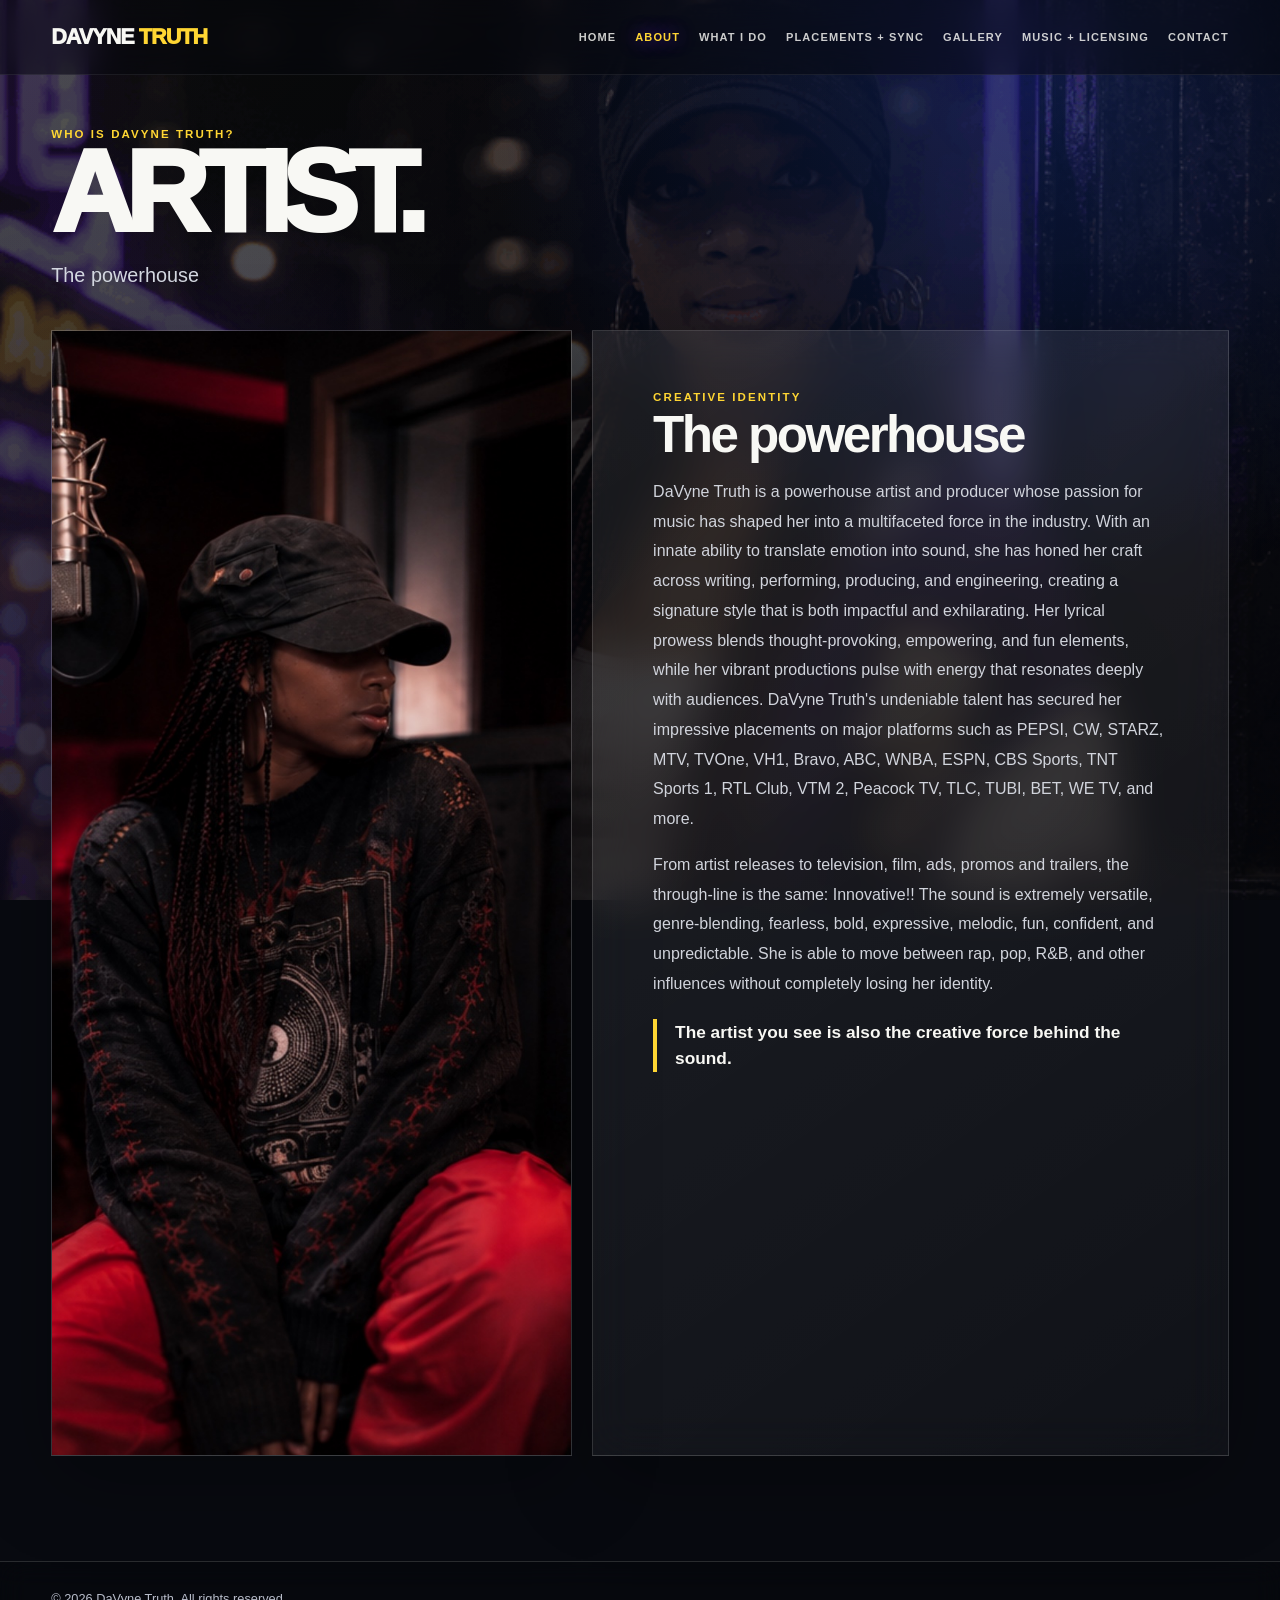
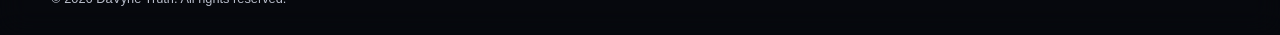
==== about.html @ f437bf65 "Add files via upload" ====
<!doctype html>
<html lang="en">
<head>
<meta charset="utf-8">
<meta name="viewport" content="width=device-width,initial-scale=1">
<title>About | DaVyne Truth</title>
<meta name="description" content="Official DaVyne Truth website — artist, producer, composer and creator of music for TV, film, advertising, promos and trailers.">
<link rel="stylesheet" href="style.css">
</head>
<body>
<nav><div class="wrap nav"><a class="logo" href="index.html">DaVyne <span>Truth</span></a><button class="mobile-menu-toggle" type="button" aria-label="Open navigation" aria-expanded="false"><span></span><span></span><span></span></button><div class="links"><a href="index.html">Home</a><a class="active" href="about.html">About</a><a href="what-i-do.html">What I Do</a><a href="placements-sync.html">Placements + Sync</a><a href="gallery.html">Gallery</a><a href="music.html">Music + Licensing</a><a href="contact.html">Contact</a></div></div></nav>

<main class="page">
<div class="wrap">
  <div class="head">
    <div class="eyebrow">Who Is DaVyne Truth?</div>
    <h1 class="page-title">Artist.</h1>
    <p class="lead">The powerhouse</p>
  </div>
  <div class="split">
    <div class="split-media glass"><img src="assets/studio-red-mic.jpg" alt="DaVyne Truth in the studio"></div>
    <div class="copy glass">
      <div class="eyebrow">Creative Identity</div>
      <h2>The powerhouse</h2>
      <p>DaVyne Truth is a powerhouse artist and producer whose passion for music has shaped her into a multifaceted force in the industry. With an innate ability to translate emotion into sound, she has honed her craft across writing, performing, producing, and engineering, creating a signature style that is both impactful and exhilarating. Her lyrical prowess blends thought-provoking, empowering, and fun elements, while her vibrant productions pulse with energy that resonates deeply with audiences. DaVyne Truth's undeniable talent has secured her impressive placements on major platforms such as PEPSI, CW, STARZ, MTV, TVOne, VH1, Bravo, ABC, WNBA, ESPN, CBS Sports, TNT Sports 1, RTL Club, VTM 2, Peacock TV, TLC, TUBI, BET, WE TV, and more.</p>
      <p>From artist releases to television, film, ads, promos and trailers, the through-line is the same: Innovative!! The sound is extremely versatile, genre-blending, fearless, bold, expressive, melodic, fun, confident, and unpredictable. She is able to move between rap, pop, R&B, and other influences without completely losing her identity.</p>
      <div class="quote">The artist you see is also the creative force behind the sound.</div>
    </div></div></div></main>

<footer><div class="wrap footer"><span>© <span data-year></span> DaVyne Truth. All rights reserved.</span></div></footer><script src="site.js"></script>
</body>
</html>
---- style.css ----
:root{
  --royal:#1d4ed8;
  --royal2:#4169e1;
  --yellow:#ffd633;
  --purple:#7c3aed;
  --white:#f8f8f4;
  --ink:#07090f;
  --muted:#b8bdca;
  --line:rgba(255,255,255,.14);
  --glass:rgba(13,16,25,.52);
}
*{box-sizing:border-box}
html{scroll-behavior:smooth}
body{
  margin:0;color:var(--white);background:#080a10;
  font-family:Inter,Arial,Helvetica,sans-serif;overflow-x:hidden;
}
body::before{
  content:"";position:fixed;inset:0;z-index:-3;
  background:
    linear-gradient(180deg,rgba(4,6,10,.68),rgba(4,6,10,.84)),
    url("assets/hero.png") center 26% / cover fixed no-repeat;
}
body::after{
  content:"";position:fixed;inset:0;z-index:-2;
  background:
    radial-gradient(circle at 80% 8%,rgba(29,78,216,.25),transparent 34rem),
    radial-gradient(circle at 12% 70%,rgba(124,58,237,.16),transparent 28rem),
    linear-gradient(135deg,rgba(255,214,51,.03),transparent 40%);
}
*::selection{background:var(--royal);color:white}
a{color:inherit;text-decoration:none}
img{display:block;width:100%}
.wrap{width:min(1220px,92vw);margin:auto}
.glass{
  background:linear-gradient(145deg,rgba(255,255,255,.09),rgba(255,255,255,.035));
  border:1px solid var(--line);backdrop-filter:blur(22px);
  box-shadow:0 25px 80px rgba(0,0,0,.28);
}
.eyebrow{
  color:var(--yellow);font-size:.72rem;font-weight:900;
  letter-spacing:.18em;text-transform:uppercase;
}
nav{
  position:fixed;inset:0 0 auto;z-index:50;
  background:rgba(5,7,12,.50);backdrop-filter:blur(18px);
  border-bottom:1px solid rgba(255,255,255,.07);
}
.nav{min-height:74px;display:flex;align-items:center;justify-content:space-between;gap:24px}
.logo{font-size:1.35rem;font-weight:950;letter-spacing:-.045em;text-transform:uppercase}
.logo span{color:var(--yellow)}
.links{display:flex;gap:19px;align-items:center;flex-wrap:wrap}
.links a{
  font-size:.69rem;text-transform:uppercase;letter-spacing:.10em;font-weight:850;opacity:.82;
  transition:.2s;
}
.links a:hover,.links a.active{color:var(--yellow);opacity:1;text-shadow:0 0 18px rgba(124,58,237,.8)}
.page{padding:128px 0 105px;min-height:100vh}
.hero{
  min-height:100vh;display:grid;grid-template-columns:.94fr 1.06fr;
  align-items:center;gap:5vw;padding:114px 0 64px;
}
.hero h1,.page-title{
  margin:.45rem 0 1rem;font-size:clamp(4rem,9vw,8.9rem);
  line-height:.79;letter-spacing:-.085em;text-transform:uppercase;font-weight:950;
}
.hero h1 em{font-style:normal;color:transparent;-webkit-text-stroke:1.25px var(--white)}
.hero p,.lead{max-width:760px;color:#d4d8e1;font-size:clamp(1.03rem,1.6vw,1.24rem);line-height:1.72}
.hero-card{overflow:hidden;position:relative}
.hero-card img{height:min(76vh,820px);min-height:570px;object-fit:cover;object-position:center 25%}
.hero-card::after{content:"";position:absolute;inset:0;background:linear-gradient(to top,rgba(4,6,10,.48),transparent 45%)}
.roles,.actions{display:flex;gap:10px;flex-wrap:wrap;margin-top:24px}
.role,.btn{
  padding:11px 13px;border:1px solid var(--line);font-size:.69rem;font-weight:850;
  text-transform:uppercase;letter-spacing:.12em;background:rgba(255,255,255,.045);backdrop-filter:blur(12px)
}
.btn{padding:15px 19px;display:inline-flex;align-items:center;justify-content:center;transition:.22s}
.btn.primary{background:var(--royal);border-color:var(--royal)}
.btn:hover{border-color:var(--purple);box-shadow:0 0 28px rgba(124,58,237,.22)}
.feature-ribbon{
  margin-top:24px;padding:17px 18px;display:flex;justify-content:space-between;align-items:center;gap:20px;
}
.feature-ribbon b{font-size:1rem}.feature-ribbon span{color:var(--muted);font-size:.88rem}
.head{margin-bottom:38px}
.head h1,.head h2{margin:.42rem 0 0}
.split{display:grid;grid-template-columns:.9fr 1.1fr;gap:20px}
.split-media{overflow:hidden;min-height:620px}.split-media img{height:100%;object-fit:cover}
.copy{padding:clamp(30px,5vw,60px)}
.copy h2,.copy h3{font-size:clamp(2.15rem,4vw,4rem);line-height:.95;letter-spacing:-.05em;margin:.5rem 0 1.1rem}
.copy p{color:#d1d4dc;line-height:1.86}
.quote{border-left:4px solid var(--yellow);padding-left:18px;margin-top:20px;font-size:1.08rem;font-weight:800;line-height:1.55}
.lanes{display:grid;grid-template-columns:repeat(4,1fr);gap:13px}
.lane{padding:25px;min-height:250px}
.lane strong{display:block;font-size:1.46rem;margin:12px 0}
.lane p{color:var(--muted);line-height:1.65;font-size:.91rem}
.video-row{display:grid;grid-template-columns:1.22fr .78fr;gap:18px;align-items:stretch}
.video-shell{aspect-ratio:16/9;overflow:hidden;background:#050505}
.video-shell iframe{width:100%;height:100%;border:0;display:block}
.video-info{padding:24px;display:flex;flex-direction:column;justify-content:flex-end}
.video-info img{aspect-ratio:4/3;object-fit:cover;margin-bottom:18px;border:1px solid var(--line)}
.video-info h2{font-size:clamp(2.2rem,5vw,4.8rem);line-height:.9;margin:.4rem 0 .8rem}
.video-info p{color:var(--muted);line-height:1.7}
.placement-section{margin-top:26px}
.placement-label{margin-bottom:14px}
.placements{display:grid;grid-template-columns:repeat(4,1fr);gap:10px}
.placement{padding:18px;min-height:126px;display:flex;flex-direction:column;justify-content:space-between;transition:.22s}
.placement:hover{transform:translateY(-2px);border-color:rgba(255,214,51,.45)}
.placement b{font-size:1.02rem;line-height:1.25}
.placement small{color:var(--muted);text-transform:uppercase;letter-spacing:.1em}
.genres{margin-top:24px;padding:clamp(30px,5vw,58px)}
.genres h2{font-size:clamp(2.7rem,5vw,4.8rem);line-height:.9;margin:.45rem 0 1.2rem}
.genre-grid{display:grid;grid-template-columns:repeat(2,1fr);gap:10px}
.genre{padding:17px;border:1px solid var(--line);background:rgba(255,255,255,.03)}
.genre small{color:var(--muted)}
.gallery{
  display:grid;grid-template-columns:repeat(3,1fr);gap:14px;
}
.photo{overflow:hidden;height:470px;position:relative}
.photo:nth-child(1),.photo:nth-child(6){grid-row:span 2;height:954px}
.photo img{height:100%;object-fit:cover;transition:.45s}
.photo:hover img{transform:scale(1.025)}
.bio-grid{display:grid;grid-template-columns:.72fr 1.28fr;gap:20px}
.bio-media{min-height:690px;overflow:hidden}.bio-media img{height:100%;object-fit:cover}
.bio-copy{padding:clamp(32px,5vw,62px)}
.bio-copy h2{font-size:clamp(2.5rem,5vw,4.7rem);line-height:.9;margin:.45rem 0 1.2rem}
.bio-copy p{font-size:1.02rem;color:#d5d8df;line-height:1.9}
.contact-card{text-align:center;padding:clamp(42px,7vw,86px)}
.contact-card h1{font-size:clamp(3.6rem,8vw,7.2rem);line-height:.82;letter-spacing:-.075em;text-transform:uppercase;margin:.55rem 0 1.1rem}
.socials{display:flex;justify-content:center;flex-wrap:wrap;gap:12px;margin-top:34px}
.social{
  min-width:58px;height:58px;padding:0 14px;border-radius:999px;border:1px solid var(--line);
  background:rgba(255,255,255,.055);display:grid;place-items:center;font-size:.76rem;font-weight:900;
  letter-spacing:.03em;transition:.2s
}
.social:hover{background:var(--royal);border-color:var(--yellow);transform:translateY(-3px)}
footer{padding:29px 0;border-top:1px solid var(--line);background:rgba(5,7,12,.48);backdrop-filter:blur(14px);color:var(--muted);font-size:.8rem}
.footer{display:flex;justify-content:space-between;gap:20px;flex-wrap:wrap}
@media(max-width:980px){
  .links{display:none}
  .hero,.split,.video-row,.bio-grid{grid-template-columns:1fr}
  .hero-card{order:-1}
  .hero-card img{height:66vh;min-height:500px}
  .lanes,.placements{grid-template-columns:1fr 1fr}
  .gallery{grid-template-columns:1fr 1fr}
  .photo:nth-child(1),.photo:nth-child(6){grid-row:auto;height:470px}
}
@media(max-width:620px){
  .page{padding-top:105px}
  .lanes,.placements,.gallery,.genre-grid{grid-template-columns:1fr}
  .photo,.photo:nth-child(1),.photo:nth-child(6){height:520px}
  .feature-ribbon{align-items:flex-start;flex-direction:column}
}


/* Placement video slideshow */
.placement-reel-section{margin:42px 0 34px}
.placement-reel-head{display:flex;align-items:end;justify-content:space-between;gap:24px;margin-bottom:18px}
.placement-reel-head h2{font-size:clamp(2.6rem,5vw,4.8rem);line-height:.9;letter-spacing:-.055em;margin:.4rem 0 0}
.reel-controls{display:flex;align-items:center;gap:12px;color:var(--muted);font-size:.78rem;font-weight:850;letter-spacing:.11em}
.reel-arrow{width:46px;height:46px;border-radius:50%;border:1px solid var(--line);background:rgba(255,255,255,.06);color:var(--white);font-size:1.2rem;cursor:pointer;transition:.2s}
.reel-arrow:hover{background:var(--royal);border-color:var(--yellow);transform:translateY(-2px)}
.placement-slider{position:relative;overflow:hidden}
.placement-slide{display:none;grid-template-columns:1.28fr .72fr;min-height:530px}
.placement-slide.active{display:grid;animation:reelFade .3s ease}
.slide-video{background:#030303;display:flex;align-items:center;justify-content:center;min-height:530px}
.slide-video video{width:100%;height:100%;max-height:650px;object-fit:contain;background:#000}
.slide-copy{padding:clamp(26px,4vw,52px);display:flex;flex-direction:column;justify-content:flex-end}
.slide-copy h3{font-size:clamp(2rem,4vw,4rem);line-height:.95;letter-spacing:-.05em;margin:.5rem 0 .8rem}
.slide-copy p{color:var(--muted);line-height:1.65;font-size:1rem}
.placement-thumbs{display:flex;gap:10px;overflow-x:auto;padding:13px 2px 8px;scroll-snap-type:x proximity}
.placement-thumbs::-webkit-scrollbar{height:7px}.placement-thumbs::-webkit-scrollbar-thumb{background:rgba(255,255,255,.2);border-radius:10px}
.placement-thumb{min-width:170px;width:170px;padding:0;border:1px solid var(--line);background:rgba(255,255,255,.04);color:var(--white);text-align:left;cursor:pointer;overflow:hidden;scroll-snap-align:start;transition:.2s}
.placement-thumb img{height:96px;width:100%;object-fit:cover;opacity:.7;transition:.2s}
.placement-thumb span{display:block;padding:10px;font-size:.7rem;font-weight:800;line-height:1.25}
.placement-thumb:hover,.placement-thumb.active{border-color:var(--yellow);background:rgba(29,78,216,.22)}
.placement-thumb.active img{opacity:1}
@keyframes reelFade{from{opacity:.3;transform:translateX(8px)}to{opacity:1;transform:none}}
@media(max-width:900px){.placement-slide{grid-template-columns:1fr}.slide-video{min-height:420px}.placement-reel-head{align-items:flex-start;flex-direction:column}}
@media(max-width:620px){.slide-video{min-height:320px}.placement-thumb{min-width:140px;width:140px}.placement-thumb img{height:80px}}

/* Final requested revisions */
.featured-placement{padding:clamp(28px,5vw,58px);margin-bottom:34px}
.featured-placement h2{font-size:clamp(3rem,6vw,5.6rem);line-height:.9;letter-spacing:-.06em;margin:.45rem 0 .8rem}
.featured-placement p{color:var(--muted);line-height:1.7;max-width:700px}
.featured-pepsi-video{margin-top:22px;aspect-ratio:16/9;background:#000;overflow:hidden;border:1px solid var(--line)}
.featured-pepsi-video video{width:100%;height:100%;object-fit:contain;background:#000}
.social img{width:34px;height:34px;object-fit:contain;border-radius:8px}
.social{padding:0;overflow:hidden;background:rgba(255,255,255,.06)}

/* Restored Featured PEPSI two-column layout */
.featured-pepsi-row{align-items:stretch;margin-bottom:34px}
.featured-pepsi-row .video-info{min-width:0}
.featured-pepsi-row .video-shell{min-width:0;aspect-ratio:auto;min-height:100%}
.featured-pepsi-row .video-shell video{display:block;width:100%;height:100%;min-height:520px;object-fit:contain;background:#000}
@media(max-width:980px){
  .featured-pepsi-row{grid-template-columns:1fr}
  .featured-pepsi-row .video-shell{min-height:0;aspect-ratio:16/9}
  .featured-pepsi-row .video-shell video{min-height:0}
}

/* Connect the PEPSI feature card and video edge-to-edge without overlap */
.featured-pepsi-row{gap:0}
.featured-pepsi-row .video-info{border-right-width:0}
.featured-pepsi-row .video-shell{border-left:1px solid var(--line)}
@media(max-width:980px){
  .featured-pepsi-row .video-info{border-right:1px solid var(--line);border-bottom-width:0}
  .featured-pepsi-row .video-shell{border-left:1px solid var(--line);border-top:1px solid var(--line)}
}

/* Booking contact form */
.booking-form-wrap{
  width:min(820px,100%);
  margin:42px auto 0;
  padding:clamp(26px,5vw,48px);
  text-align:left;
  border-top:1px solid var(--line);
}
.booking-form-wrap h2{
  font-size:clamp(2.2rem,4.5vw,4.2rem);
  line-height:.95;
  letter-spacing:-.05em;
  margin:.5rem 0 1.4rem;
}
.booking-form{display:grid;gap:18px}
.form-grid{display:grid;grid-template-columns:1fr 1fr;gap:16px}
.field{display:grid;gap:8px}
.field label{
  font-size:.72rem;
  text-transform:uppercase;
  letter-spacing:.12em;
  font-weight:850;
  color:var(--yellow);
}
.field input,.field textarea{
  width:100%;
  border:1px solid var(--line);
  background:rgba(255,255,255,.055);
  color:var(--white);
  border-radius:0;
  padding:15px 16px;
  font:inherit;
  outline:none;
  backdrop-filter:blur(10px);
}
.field input:focus,.field textarea:focus{
  border-color:var(--purple);
  box-shadow:0 0 24px rgba(124,58,237,.18);
}
.field textarea{resize:vertical;min-height:180px}
.form-submit{border:0;cursor:pointer;width:max-content;margin-top:4px}
.booking-email{
  margin:22px 0 0;
  color:var(--muted);
  font-size:.9rem;
}
.booking-email a{color:var(--white);font-weight:800}
.hidden-field{
  position:absolute!important;
  overflow:hidden!important;
  clip:rect(0 0 0 0)!important;
  height:1px!important;
  width:1px!important;
  margin:-1px!important;
  padding:0!important;
  border:0!important;
}
@media(max-width:650px){
  .form-grid{grid-template-columns:1fr}
  .form-submit{width:100%}
}

.contact-direct-email{margin:34px auto 0;text-align:center;color:var(--muted);font-size:.95rem}.contact-direct-email a{color:var(--white);font-weight:850}

/* Mobile responsive upgrade */
.mobile-menu-toggle{display:none;width:46px;height:42px;padding:9px;border:1px solid var(--line);background:rgba(255,255,255,.055);cursor:pointer}
.mobile-menu-toggle span{display:block;height:2px;width:100%;margin:5px 0;background:var(--white);transition:.2s}
.mobile-menu-toggle.open span:nth-child(1){transform:translateY(7px) rotate(45deg)}
.mobile-menu-toggle.open span:nth-child(2){opacity:0}
.mobile-menu-toggle.open span:nth-child(3){transform:translateY(-7px) rotate(-45deg)}
img,video,iframe{max-width:100%}

@media(max-width:980px){
  .nav{position:relative}
  .mobile-menu-toggle{display:block;margin-left:auto}
  .links{display:none;position:absolute;top:100%;left:0;right:0;width:100%;padding:14px 4vw 18px;flex-direction:column;align-items:stretch;gap:0;background:rgba(5,7,12,.96);backdrop-filter:blur(22px);border-bottom:1px solid var(--line);box-shadow:0 18px 40px rgba(0,0,0,.35)}
  .links.open{display:flex}
  .links a{width:100%;padding:14px 8px;border-bottom:1px solid rgba(255,255,255,.07);font-size:.78rem}
  .hero,.split,.video-row,.bio-grid{grid-template-columns:1fr}
  .hero{min-height:auto;padding:100px 0 58px}
  .hero-card{order:-1}
  .hero-card img{height:66vh;min-height:470px}
  .lanes,.placements{grid-template-columns:1fr 1fr}
  .gallery{grid-template-columns:1fr 1fr}
  .photo,.photo:nth-child(1),.photo:nth-child(6){height:500px;grid-row:auto}
  .featured-pepsi-row{grid-template-columns:1fr;gap:0!important}
  .featured-pepsi-row .video-info{border-right:1px solid var(--line)!important;border-bottom:0}
  .featured-pepsi-row .video-shell{aspect-ratio:16/9;min-height:0!important;border-left:1px solid var(--line)!important;border-top:1px solid var(--line)}
  .featured-pepsi-row .video-shell video{width:100%;height:100%;min-height:0!important;object-fit:contain}
  .placement-slide{grid-template-columns:1fr;min-height:0}
  .slide-video{min-height:420px}
}
@media(max-width:650px){
  body::before{background-attachment:scroll;background-position:center top}
  .wrap{width:94vw}
  .logo{font-size:1.15rem}
  .hero h1,.page-title{font-size:clamp(3.4rem,18vw,5.4rem)}
  .hero p,.lead{font-size:1rem}
  .role{flex:1 1 calc(50% - 8px);text-align:center}
  .actions .btn{width:100%}
  .lanes,.placements,.genre-grid,.gallery{grid-template-columns:1fr}
  .slide-video{min-height:280px}
  .placement-thumb{min-width:142px;width:142px}
  .photo,.photo:nth-child(1),.photo:nth-child(6){height:520px}
  .social{width:52px;min-width:52px;height:52px}
  .contact-direct-email{overflow-wrap:anywhere}
  .footer{justify-content:center;text-align:center}
}

/* Music + Licensing */
.music-page{padding:120px 0 70px}.music-intro{max-width:860px;margin-bottom:34px}.music-intro .page-title{margin:8px 0 14px}.catalog-frame{overflow:hidden;border:1px solid var(--line);background:rgba(5,7,12,.72);box-shadow:0 28px 90px rgba(0,0,0,.42)}.catalog-frame-bar{min-height:58px;padding:14px 18px;display:flex;align-items:center;justify-content:space-between;gap:18px;border-bottom:1px solid var(--line);background:rgba(255,255,255,.045);font-size:.78rem;letter-spacing:.06em;text-transform:uppercase}.catalog-frame-bar>div{display:flex;align-items:center;gap:9px}.catalog-frame-bar a{color:var(--white);opacity:.72}.catalog-frame-bar a:hover{opacity:1;color:var(--red)}.live-dot{display:inline-block;width:9px;height:9px;border-radius:50%;background:var(--red);box-shadow:0 0 18px rgba(255,0,35,.85)}.catalog-frame iframe{display:block;width:100%;height:1100px;border:0;background:#fff}.embed-fallback{display:flex;align-items:center;gap:14px;flex-wrap:wrap;padding:16px 18px;border-top:1px solid var(--line);color:var(--muted);font-size:.86rem}.embed-fallback strong{color:var(--white)}.embed-fallback .btn{margin-left:auto}@media(max-width:650px){.music-page{padding:96px 0 48px}.catalog-frame iframe{height:900px}.catalog-frame-bar{align-items:flex-start;flex-direction:column}.embed-fallback .btn{width:100%;margin-left:0;text-align:center}}
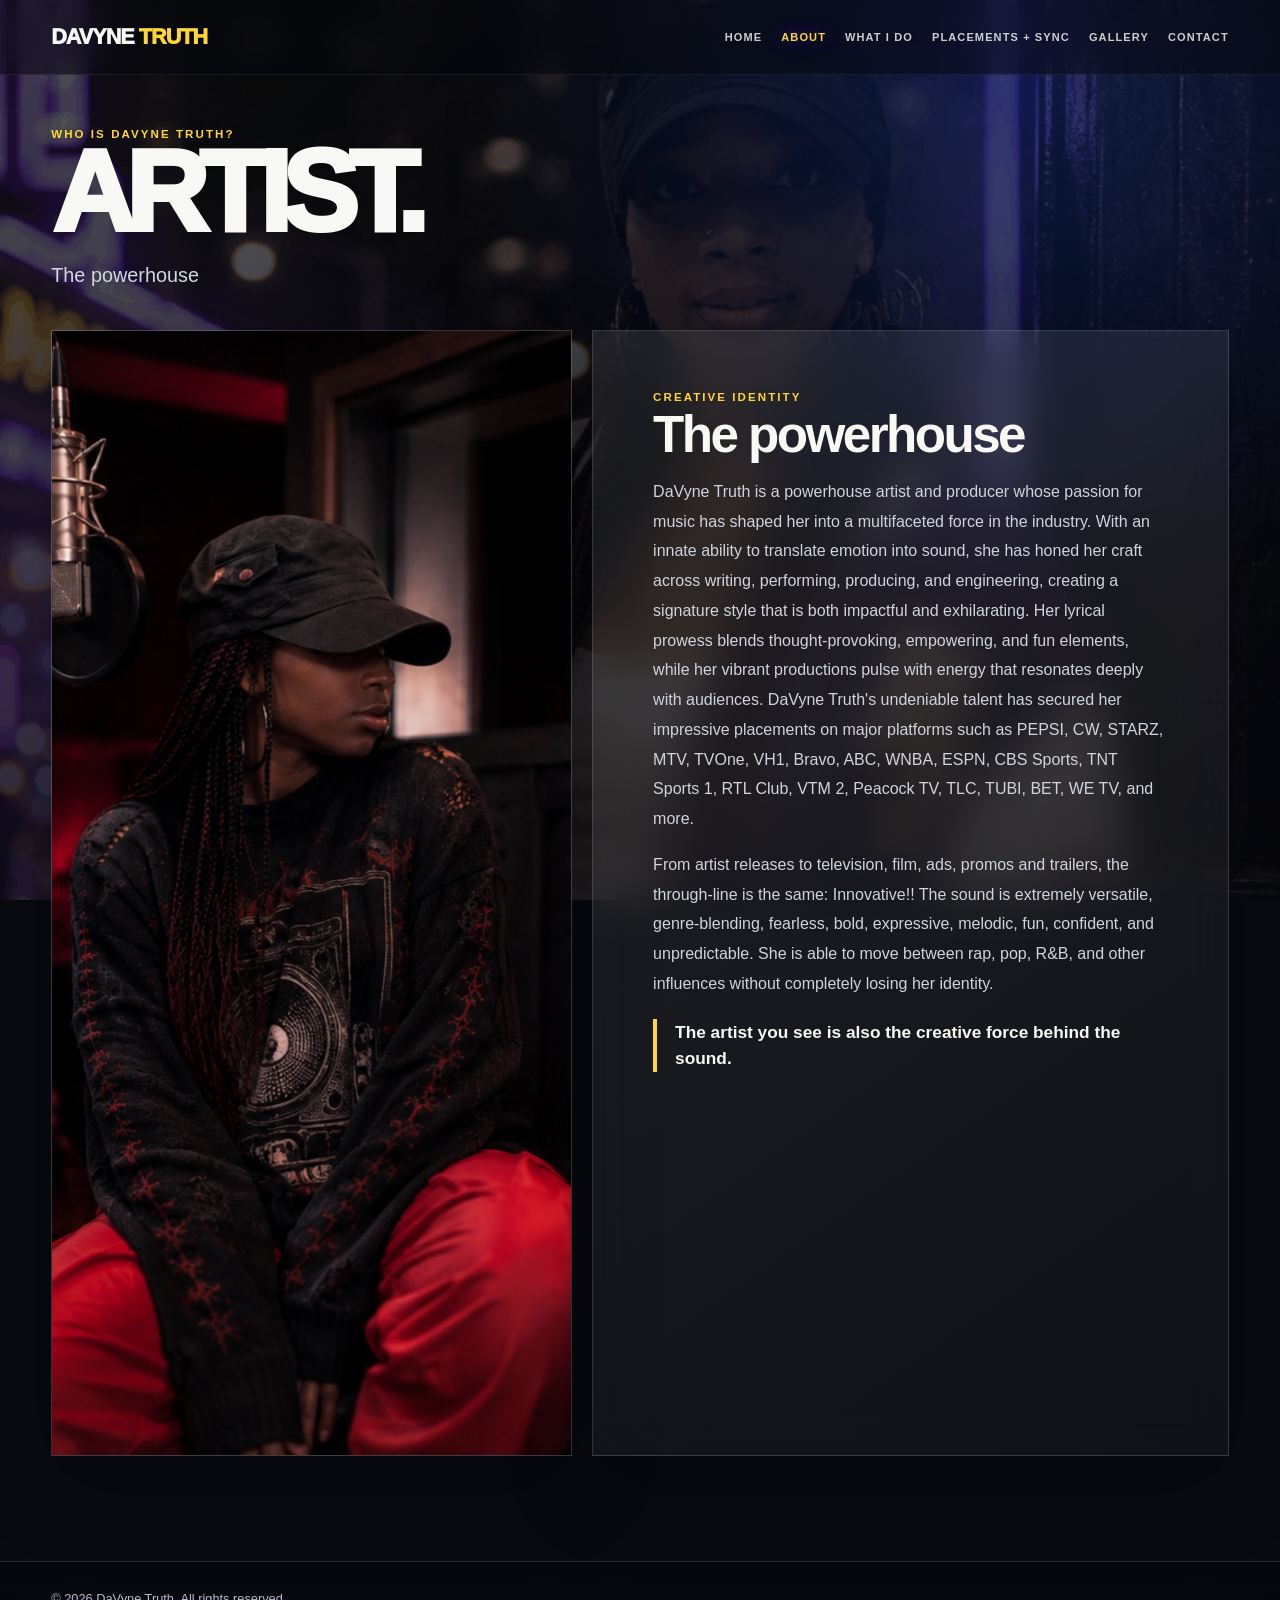
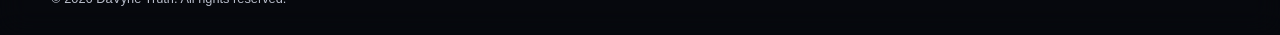
==== commit 347ca2df: "Add files via upload" ====
--- a/about.html
+++ b/about.html
@@ -8,7 +8,7 @@
 <link rel="stylesheet" href="style.css">
 </head>
 <body>
-<nav><div class="wrap nav"><a class="logo" href="index.html">DaVyne <span>Truth</span></a><button class="mobile-menu-toggle" type="button" aria-label="Open navigation" aria-expanded="false"><span></span><span></span><span></span></button><div class="links"><a href="index.html">Home</a><a class="active" href="about.html">About</a><a href="what-i-do.html">What I Do</a><a href="placements-sync.html">Placements + Sync</a><a href="gallery.html">Gallery</a><a href="music.html">Music + Licensing</a><a href="contact.html">Contact</a></div></div></nav>
+<nav><div class="wrap nav"><a class="logo" href="index.html">DaVyne <span>Truth</span></a><button class="mobile-menu-toggle" type="button" aria-label="Open navigation" aria-expanded="false"><span></span><span></span><span></span></button><div class="links"><a href="index.html">Home</a><a class="active" href="about.html">About</a><a href="what-i-do.html">What I Do</a><a href="placements-sync.html">Placements + Sync</a><a href="gallery.html">Gallery</a><a href="contact.html">Contact</a></div></div></nav>
 
 <main class="page">
 <div class="wrap">
--- a/style.css
+++ b/style.css
@@ -316,6 +316,3 @@
   .contact-direct-email{overflow-wrap:anywhere}
   .footer{justify-content:center;text-align:center}
 }
-
-/* Music + Licensing */
-.music-page{padding:120px 0 70px}.music-intro{max-width:860px;margin-bottom:34px}.music-intro .page-title{margin:8px 0 14px}.catalog-frame{overflow:hidden;border:1px solid var(--line);background:rgba(5,7,12,.72);box-shadow:0 28px 90px rgba(0,0,0,.42)}.catalog-frame-bar{min-height:58px;padding:14px 18px;display:flex;align-items:center;justify-content:space-between;gap:18px;border-bottom:1px solid var(--line);background:rgba(255,255,255,.045);font-size:.78rem;letter-spacing:.06em;text-transform:uppercase}.catalog-frame-bar>div{display:flex;align-items:center;gap:9px}.catalog-frame-bar a{color:var(--white);opacity:.72}.catalog-frame-bar a:hover{opacity:1;color:var(--red)}.live-dot{display:inline-block;width:9px;height:9px;border-radius:50%;background:var(--red);box-shadow:0 0 18px rgba(255,0,35,.85)}.catalog-frame iframe{display:block;width:100%;height:1100px;border:0;background:#fff}.embed-fallback{display:flex;align-items:center;gap:14px;flex-wrap:wrap;padding:16px 18px;border-top:1px solid var(--line);color:var(--muted);font-size:.86rem}.embed-fallback strong{color:var(--white)}.embed-fallback .btn{margin-left:auto}@media(max-width:650px){.music-page{padding:96px 0 48px}.catalog-frame iframe{height:900px}.catalog-frame-bar{align-items:flex-start;flex-direction:column}.embed-fallback .btn{width:100%;margin-left:0;text-align:center}}
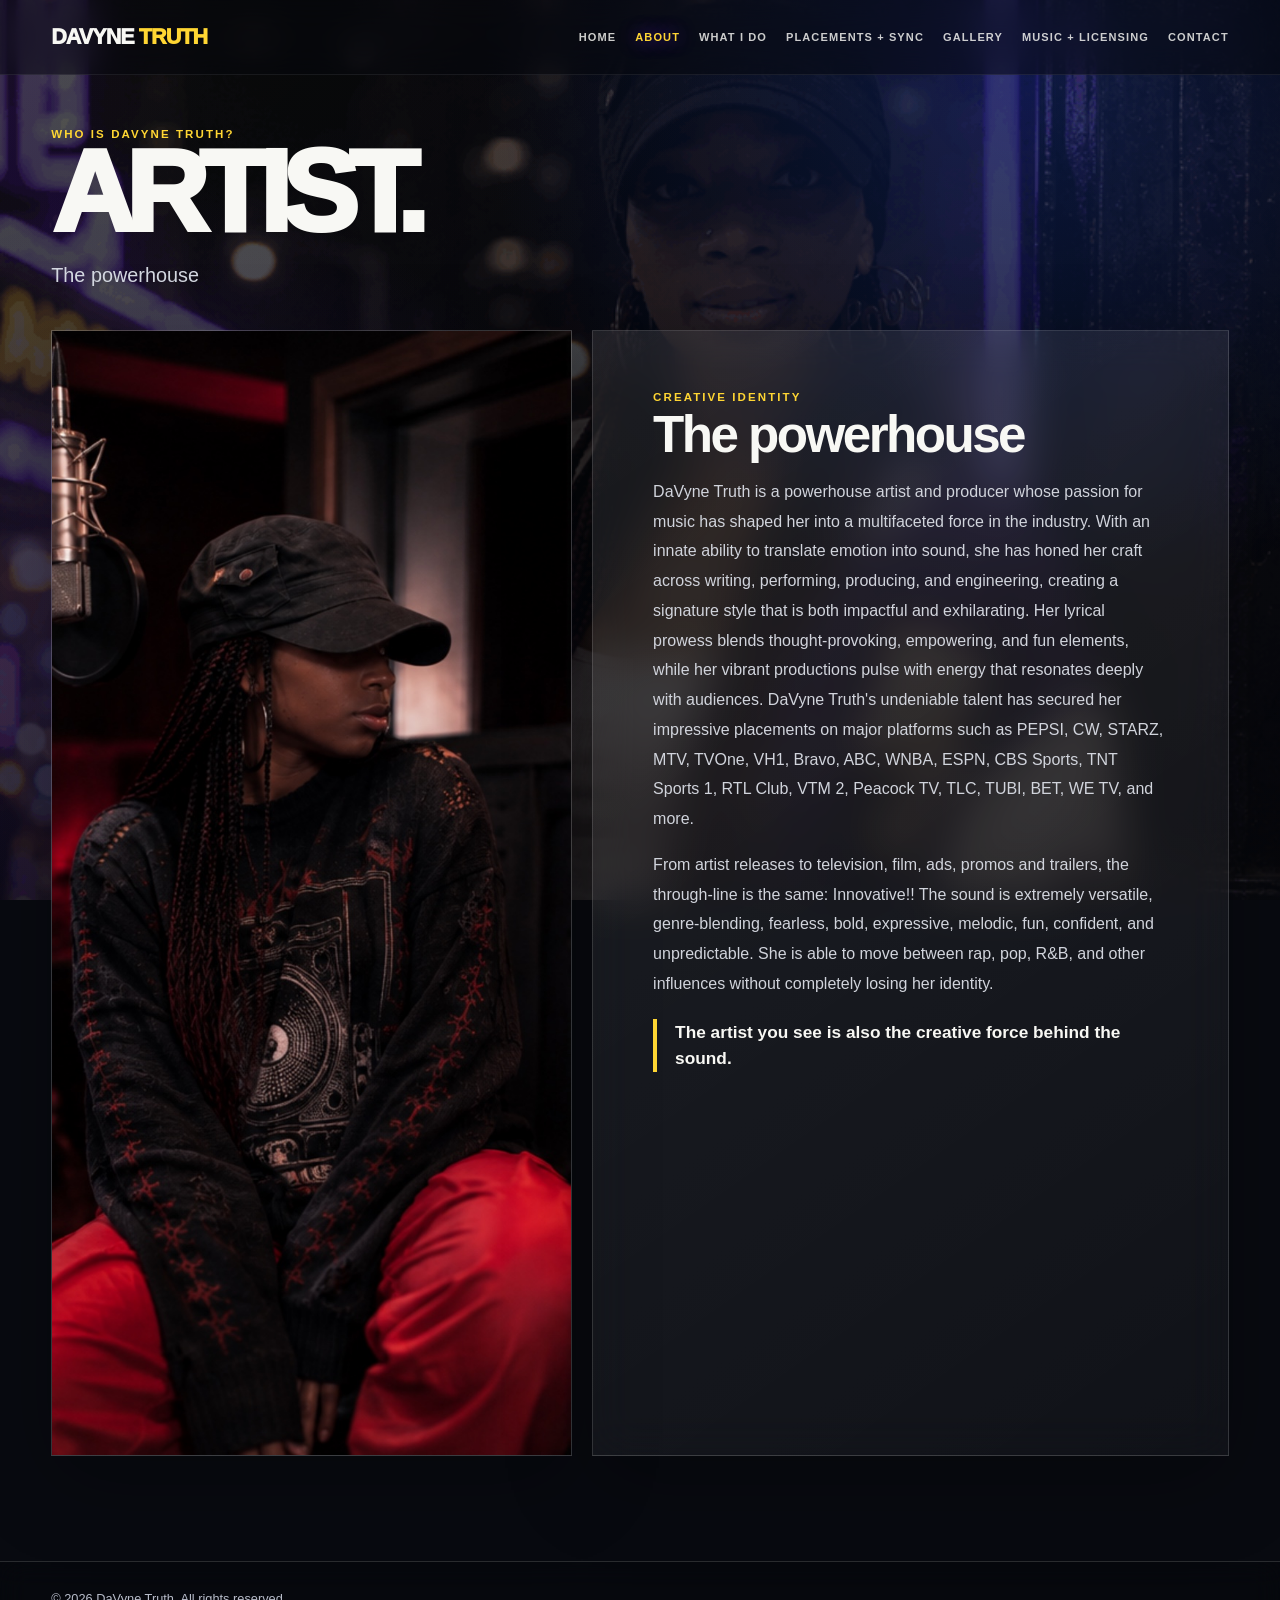
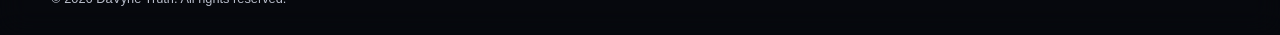
==== commit ac2c724b: "Add files via upload" ====
--- a/about.html
+++ b/about.html
@@ -8,7 +8,7 @@
 <link rel="stylesheet" href="style.css">
 </head>
 <body>
-<nav><div class="wrap nav"><a class="logo" href="index.html">DaVyne <span>Truth</span></a><button class="mobile-menu-toggle" type="button" aria-label="Open navigation" aria-expanded="false"><span></span><span></span><span></span></button><div class="links"><a href="index.html">Home</a><a class="active" href="about.html">About</a><a href="what-i-do.html">What I Do</a><a href="placements-sync.html">Placements + Sync</a><a href="gallery.html">Gallery</a><a href="contact.html">Contact</a></div></div></nav>
+<nav><div class="wrap nav"><a class="logo" href="index.html">DaVyne <span>Truth</span></a><button class="mobile-menu-toggle" type="button" aria-label="Open navigation" aria-expanded="false"><span></span><span></span><span></span></button><div class="links"><a href="index.html">Home</a><a class="active" href="about.html">About</a><a href="what-i-do.html">What I Do</a><a href="placements-sync.html">Placements + Sync</a><a href="gallery.html">Gallery</a><a href="music.html">Music + Licensing</a><a href="contact.html">Contact</a></div></div></nav>
 
 <main class="page">
 <div class="wrap">
--- a/style.css
+++ b/style.css
@@ -316,3 +316,6 @@
   .contact-direct-email{overflow-wrap:anywhere}
   .footer{justify-content:center;text-align:center}
 }
+
+/* Audiovybez Music + Licensing portal */
+.av-page{padding:118px 0 64px}.av-hero{max-width:900px;margin:0 0 28px}.av-hero h1{font-size:clamp(3rem,8vw,7rem);line-height:.88;letter-spacing:-.055em;margin:8px 0 18px;text-transform:uppercase}.av-hero h1 em{font-style:normal;color:var(--royal2)}.av-hero p{max-width:760px;color:var(--muted);font-size:clamp(1rem,2vw,1.18rem);line-height:1.65}.av-shell{border:1px solid var(--line);border-radius:24px;overflow:hidden;background:rgba(7,9,15,.86);box-shadow:0 30px 90px rgba(0,0,0,.45)}.av-topbar{display:flex;align-items:center;justify-content:space-between;gap:16px;min-height:58px;padding:12px 18px;border-bottom:1px solid var(--line);background:linear-gradient(90deg,rgba(29,78,216,.20),rgba(124,58,237,.12),rgba(255,214,51,.06));font-size:.76rem;font-weight:800;letter-spacing:.09em;text-transform:uppercase}.av-topbar a{color:var(--white);text-decoration:none;opacity:.78}.av-topbar a:hover{opacity:1;color:var(--yellow)}.av-status{display:flex;align-items:center;gap:9px}.av-status span{width:9px;height:9px;border-radius:50%;background:var(--yellow);box-shadow:0 0 16px rgba(255,214,51,.8)}.av-shell iframe{display:block;width:100%;height:min(1180px,135vh);min-height:820px;border:0;background:#fff}.av-help{margin-top:16px;padding:16px 18px;border:1px solid var(--line);border-radius:18px;background:var(--glass);display:flex;align-items:center;justify-content:space-between;gap:18px;color:var(--muted);font-size:.88rem}.av-help .btn{flex:0 0 auto}@media(max-width:760px){.av-page{padding:92px 0 42px}.av-shell{border-radius:16px}.av-topbar{align-items:flex-start;flex-direction:column}.av-shell iframe{height:1050px;min-height:760px}.av-help{align-items:stretch;flex-direction:column}.av-help .btn{text-align:center;width:100%}}
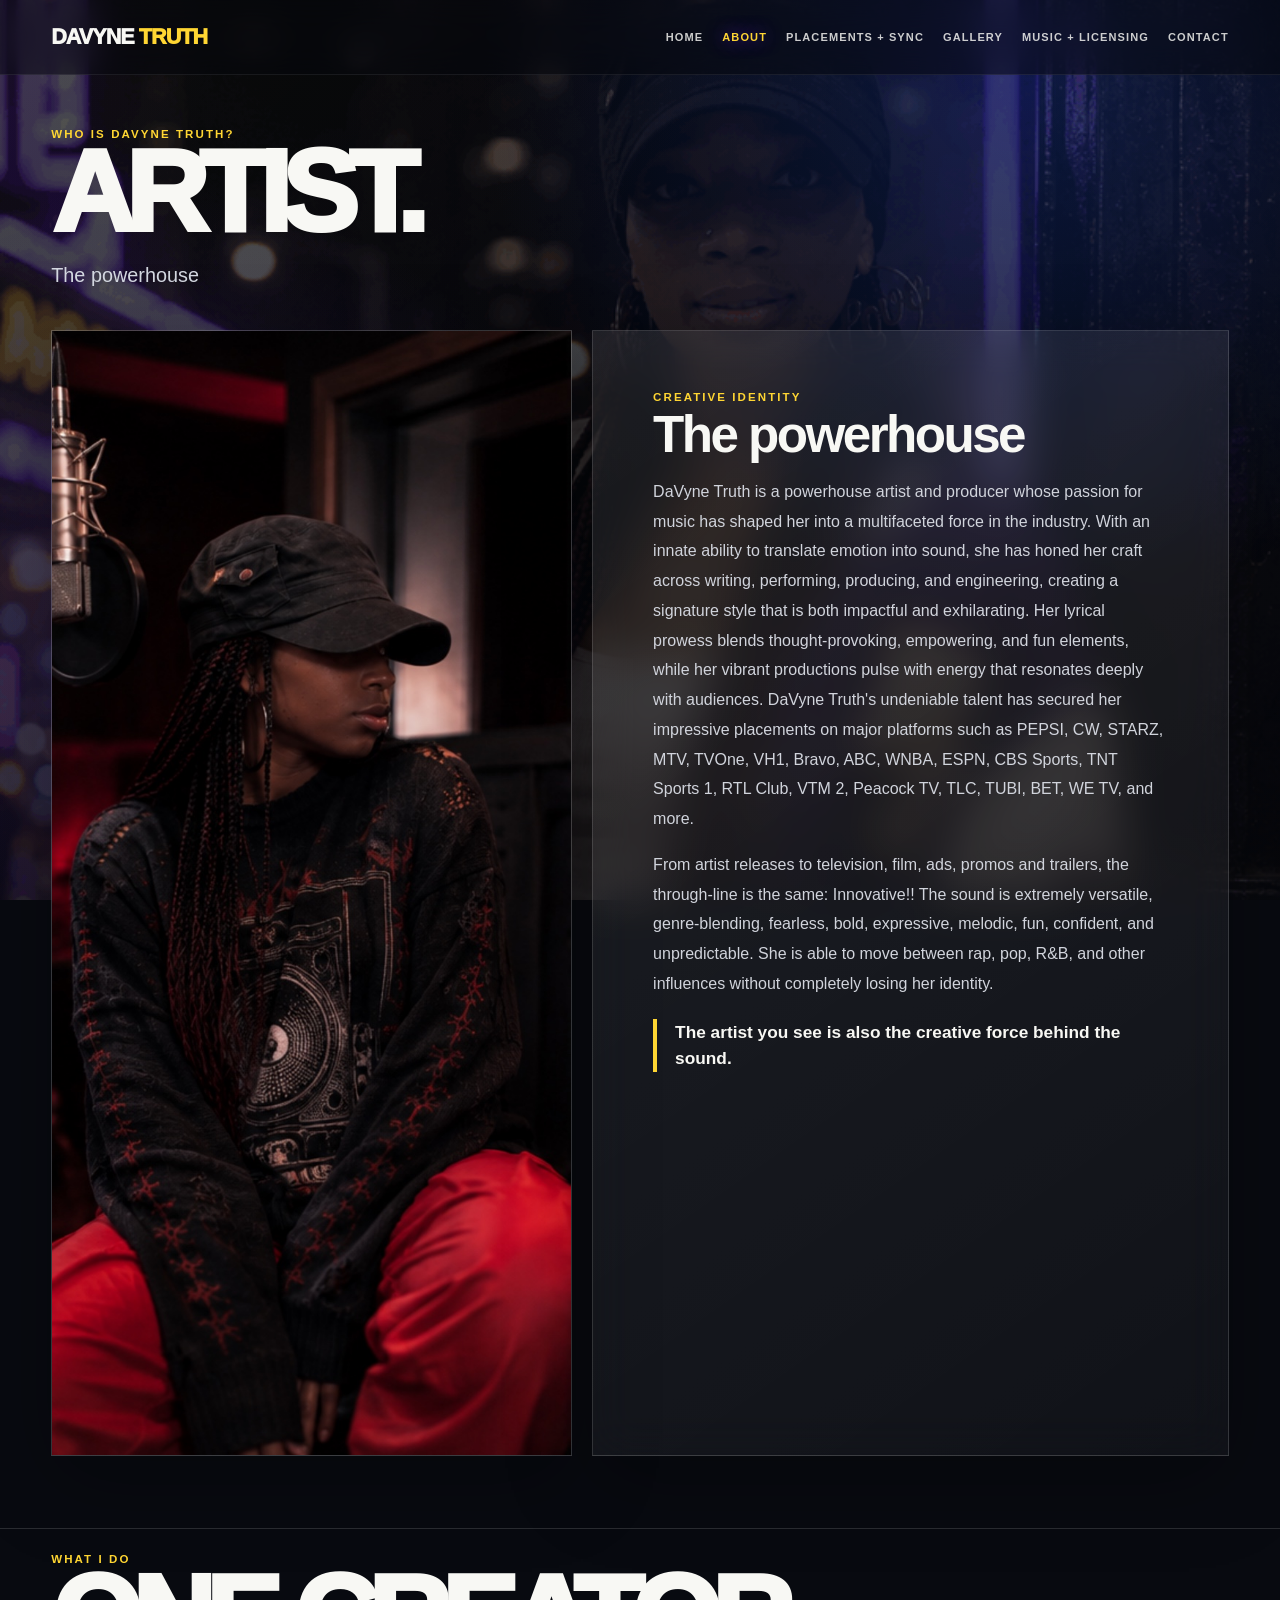
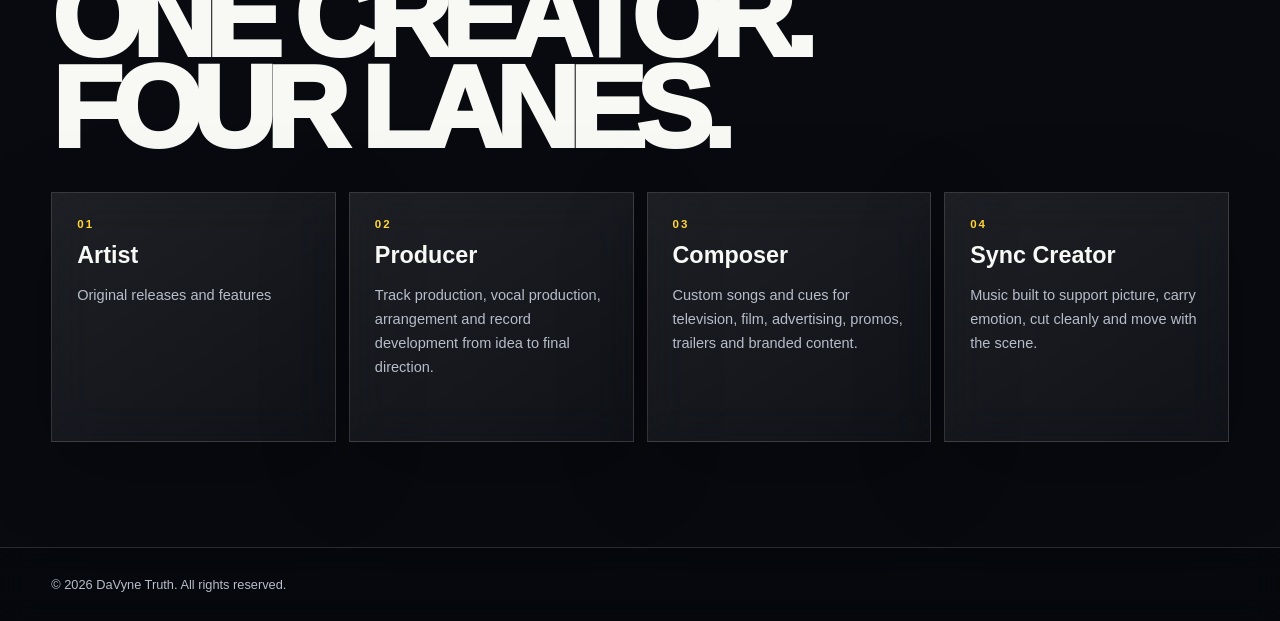
==== commit 0a77b598: "Add files via upload" ====
--- a/about.html
+++ b/about.html
@@ -8,7 +8,7 @@
 <link rel="stylesheet" href="style.css">
 </head>
 <body>
-<nav><div class="wrap nav"><a class="logo" href="index.html">DaVyne <span>Truth</span></a><button class="mobile-menu-toggle" type="button" aria-label="Open navigation" aria-expanded="false"><span></span><span></span><span></span></button><div class="links"><a href="index.html">Home</a><a class="active" href="about.html">About</a><a href="what-i-do.html">What I Do</a><a href="placements-sync.html">Placements + Sync</a><a href="gallery.html">Gallery</a><a href="music.html">Music + Licensing</a><a href="contact.html">Contact</a></div></div></nav>
+<nav><div class="wrap nav"><a class="logo" href="index.html">DaVyne <span>Truth</span></a><button class="mobile-menu-toggle" type="button" aria-label="Open navigation" aria-expanded="false"><span></span><span></span><span></span></button><div class="links"><a href="index.html">Home</a><a class="active" href="about.html">About</a><a href="placements-sync.html">Placements + Sync</a><a href="gallery.html">Gallery</a><a href="music.html">Music + Licensing</a><a href="contact.html">Contact</a></div></div></nav>
 
 <main class="page">
 <div class="wrap">
@@ -25,7 +25,17 @@
       <p>DaVyne Truth is a powerhouse artist and producer whose passion for music has shaped her into a multifaceted force in the industry. With an innate ability to translate emotion into sound, she has honed her craft across writing, performing, producing, and engineering, creating a signature style that is both impactful and exhilarating. Her lyrical prowess blends thought-provoking, empowering, and fun elements, while her vibrant productions pulse with energy that resonates deeply with audiences. DaVyne Truth's undeniable talent has secured her impressive placements on major platforms such as PEPSI, CW, STARZ, MTV, TVOne, VH1, Bravo, ABC, WNBA, ESPN, CBS Sports, TNT Sports 1, RTL Club, VTM 2, Peacock TV, TLC, TUBI, BET, WE TV, and more.</p>
       <p>From artist releases to television, film, ads, promos and trailers, the through-line is the same: Innovative!! The sound is extremely versatile, genre-blending, fearless, bold, expressive, melodic, fun, confident, and unpredictable. She is able to move between rap, pop, R&B, and other influences without completely losing her identity.</p>
       <div class="quote">The artist you see is also the creative force behind the sound.</div>
-    </div></div></div></main>
+    </div></div></div><section class="combined-what-i-do">
+<div class="wrap">
+  <div class="head"><div class="eyebrow">What I Do</div><h1 class="page-title">One Creator.<br>Four Lanes.</h1></div>
+  <div class="lanes">
+    <article class="lane glass"><div class="eyebrow">01</div><strong>Artist</strong><p>Original releases and features</p></article>
+    <article class="lane glass"><div class="eyebrow">02</div><strong>Producer</strong><p>Track production, vocal production, arrangement and record development from idea to final direction.</p></article>
+    <article class="lane glass"><div class="eyebrow">03</div><strong>Composer</strong><p>Custom songs and cues for television, film, advertising, promos, trailers and branded content.</p></article>
+    <article class="lane glass"><div class="eyebrow">04</div><strong>Sync Creator</strong><p>Music built to support picture, carry emotion, cut cleanly and move with the scene.</p></article>
+  </div>
+</div>
+</section></main>
 
 <footer><div class="wrap footer"><span>© <span data-year></span> DaVyne Truth. All rights reserved.</span></div></footer><script src="site.js"></script>
 </body>
--- a/style.css
+++ b/style.css
@@ -319,3 +319,13 @@
 
 /* Audiovybez Music + Licensing portal */
 .av-page{padding:118px 0 64px}.av-hero{max-width:900px;margin:0 0 28px}.av-hero h1{font-size:clamp(3rem,8vw,7rem);line-height:.88;letter-spacing:-.055em;margin:8px 0 18px;text-transform:uppercase}.av-hero h1 em{font-style:normal;color:var(--royal2)}.av-hero p{max-width:760px;color:var(--muted);font-size:clamp(1rem,2vw,1.18rem);line-height:1.65}.av-shell{border:1px solid var(--line);border-radius:24px;overflow:hidden;background:rgba(7,9,15,.86);box-shadow:0 30px 90px rgba(0,0,0,.45)}.av-topbar{display:flex;align-items:center;justify-content:space-between;gap:16px;min-height:58px;padding:12px 18px;border-bottom:1px solid var(--line);background:linear-gradient(90deg,rgba(29,78,216,.20),rgba(124,58,237,.12),rgba(255,214,51,.06));font-size:.76rem;font-weight:800;letter-spacing:.09em;text-transform:uppercase}.av-topbar a{color:var(--white);text-decoration:none;opacity:.78}.av-topbar a:hover{opacity:1;color:var(--yellow)}.av-status{display:flex;align-items:center;gap:9px}.av-status span{width:9px;height:9px;border-radius:50%;background:var(--yellow);box-shadow:0 0 16px rgba(255,214,51,.8)}.av-shell iframe{display:block;width:100%;height:min(1180px,135vh);min-height:820px;border:0;background:#fff}.av-help{margin-top:16px;padding:16px 18px;border:1px solid var(--line);border-radius:18px;background:var(--glass);display:flex;align-items:center;justify-content:space-between;gap:18px;color:var(--muted);font-size:.88rem}.av-help .btn{flex:0 0 auto}@media(max-width:760px){.av-page{padding:92px 0 42px}.av-shell{border-radius:16px}.av-topbar{align-items:flex-start;flex-direction:column}.av-shell iframe{height:1050px;min-height:760px}.av-help{align-items:stretch;flex-direction:column}.av-help .btn{text-align:center;width:100%}}
+
+.dv-player{overflow:hidden;border:1px solid var(--line);background:linear-gradient(145deg,rgba(8,11,22,.96),rgba(18,20,34,.86));box-shadow:0 28px 90px rgba(0,0,0,.4)}.player-main{display:grid;grid-template-columns:minmax(240px,390px) 1fr;gap:42px;padding:34px}.cover-wrap{aspect-ratio:1;border-radius:20px;overflow:hidden;box-shadow:0 18px 45px rgba(0,0,0,.45)}.cover-wrap img{width:100%;height:100%;object-fit:cover;display:block}.player-info{display:flex;flex-direction:column;justify-content:center;min-width:0}.now-label{font-size:.72rem;font-weight:800;letter-spacing:.2em;color:var(--yellow);margin-bottom:12px}.player-info h2{font-size:clamp(2rem,5vw,4.2rem);line-height:.95;margin:0 0 10px}.player-info>p{color:var(--muted);font-size:1.05rem;margin:0 0 28px}.progress-row{display:grid;grid-template-columns:44px 1fr 44px;align-items:center;gap:10px;font-size:.76rem;color:var(--muted)}.dv-player input[type=range]{width:100%;accent-color:var(--yellow);cursor:pointer}.player-controls{display:flex;align-items:center;justify-content:center;gap:18px;margin:22px 0}.round-control,.play-control{border:1px solid var(--line);color:var(--white);background:rgba(255,255,255,.06);cursor:pointer;display:grid;place-items:center}.round-control{width:52px;height:52px;border-radius:50%}.play-control{width:74px;height:74px;border-radius:50%;background:var(--yellow);color:#111;border:0;font-size:1.35rem}.volume-row{display:grid;grid-template-columns:34px minmax(100px,220px);align-items:center;justify-content:center;gap:10px;font-size:.68rem;color:var(--muted)}.tracklist{border-top:1px solid var(--line)}.track-row{width:100%;display:grid;grid-template-columns:42px 58px 1fr 42px;align-items:center;gap:14px;padding:12px 20px;border:0;border-bottom:1px solid rgba(255,255,255,.07);background:transparent;color:var(--white);text-align:left;cursor:pointer}.track-row:hover,.track-row.active{background:rgba(255,214,0,.08)}.track-row.active{box-shadow:inset 3px 0 var(--yellow)}.track-row img{width:52px;height:52px;object-fit:cover;border-radius:8px}.track-meta{display:flex;flex-direction:column;gap:4px;min-width:0}.track-meta b{white-space:nowrap;overflow:hidden;text-overflow:ellipsis}.track-meta small,.track-num{color:var(--muted)}.track-play{justify-self:center;color:var(--yellow)}.license-panel{margin-top:24px;padding:28px 30px;display:flex;align-items:center;justify-content:space-between;gap:24px}.license-panel p{color:var(--muted)}@media(max-width:760px){.player-main{grid-template-columns:1fr;gap:24px;padding:18px}.cover-wrap{max-width:520px;width:100%;margin:auto}.player-info{text-align:center}.track-row{grid-template-columns:30px 50px 1fr 30px;padding:10px 12px;gap:10px}.track-row img{width:46px;height:46px}.license-panel{align-items:flex-start;flex-direction:column}.license-panel .btn{width:100%;text-align:center}}
+
+/* Reliable multi-song player */
+.song-grid{display:grid;grid-template-columns:repeat(2,minmax(0,1fr));gap:22px}.song-card{overflow:hidden;border:1px solid var(--line);background:rgba(7,10,20,.88)}.song-card>img{width:100%;aspect-ratio:1;object-fit:cover;display:block}.song-card-body{padding:20px;position:relative}.song-number{position:absolute;right:20px;top:20px;color:var(--yellow);font-weight:900;letter-spacing:.12em}.song-card h2{font-size:clamp(1.35rem,3vw,2.1rem);margin:0 52px 4px 0}.song-card p{margin:0 0 16px;color:var(--muted)}.song-card audio{display:block;width:100%;min-height:42px}.song-card:hover{transform:translateY(-3px);border-color:rgba(255,214,0,.45);transition:.2s ease}@media(max-width:720px){.song-grid{grid-template-columns:1fr}.song-card-body{padding:16px}}
+
+/* Music page compact list refinement */
+.music-page-list{padding-top:165px!important}.music-page-list .music-intro{margin-bottom:26px}.music-license-line a{color:var(--yellow);font-weight:800;text-decoration:underline;text-underline-offset:4px}.music-list{overflow:hidden;border:1px solid var(--line);background:rgba(7,10,20,.88)}.music-list-row{display:grid;grid-template-columns:88px minmax(180px,1fr) minmax(260px,42%);align-items:center;gap:20px;padding:14px 18px;border-bottom:1px solid rgba(255,255,255,.09)}.music-list-row:last-child{border-bottom:0}.music-list-row:hover{background:rgba(255,214,0,.055)}.music-list-cover{width:76px;height:76px;object-fit:cover;border-radius:10px}.music-list-meta{display:flex;align-items:center;gap:16px;min-width:0}.music-list-num{color:var(--yellow);font-weight:900;font-size:.72rem;letter-spacing:.12em}.music-list-meta h2{margin:0 0 3px;font-size:clamp(1rem,2vw,1.35rem);white-space:nowrap;overflow:hidden;text-overflow:ellipsis}.music-list-meta p{margin:0;color:var(--muted);font-size:.84rem}.music-list-row audio{width:100%;height:42px}@media(max-width:720px){.music-page-list{padding-top:145px!important}.music-list-row{grid-template-columns:68px 1fr;gap:12px;padding:12px}.music-list-cover{width:62px;height:62px}.music-list-meta{gap:10px}.music-list-row audio{grid-column:1/-1;width:100%;height:40px}.music-list-meta h2{font-size:1rem}.music-license-line{font-size:1rem!important}}
+
+.combined-what-i-do{margin-top:72px;padding-top:24px;border-top:1px solid var(--line)}
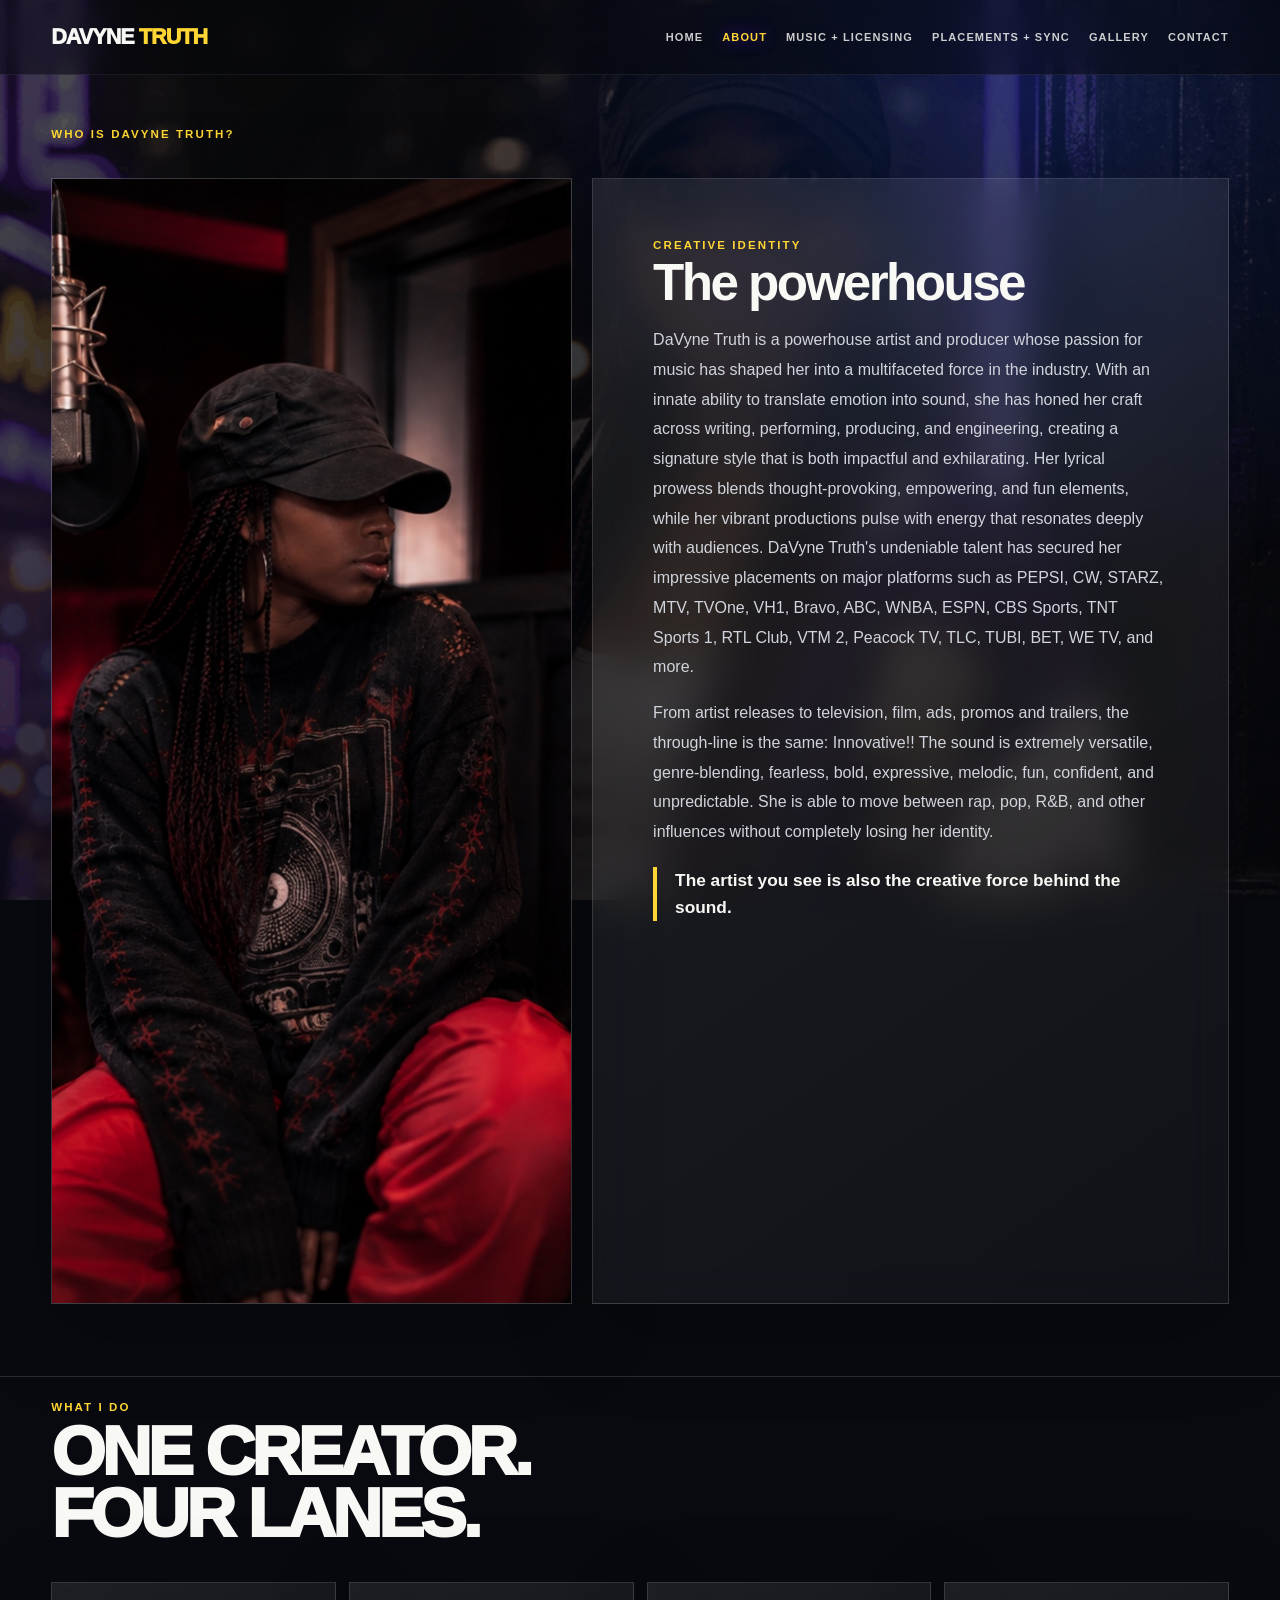
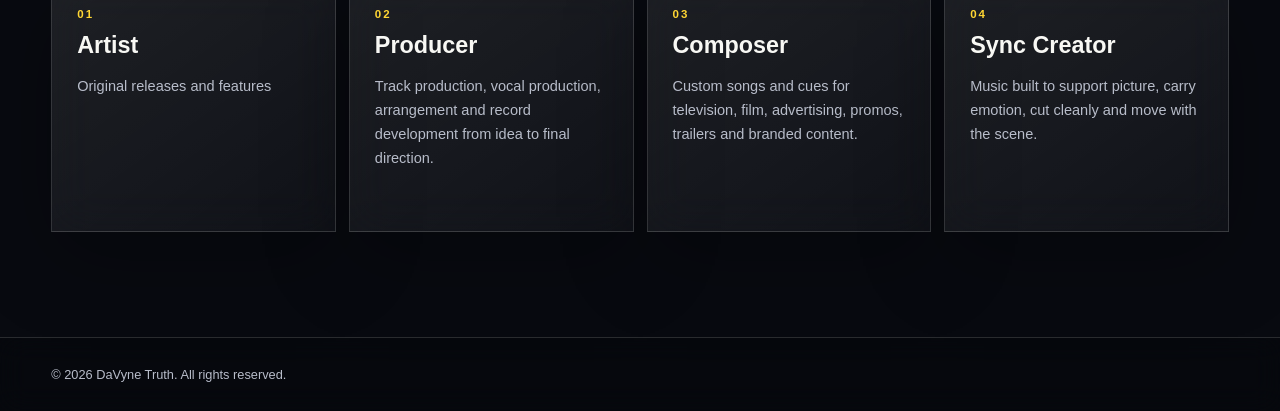
==== commit 9ea1d510: "Add files via upload" ====
--- a/about.html
+++ b/about.html
@@ -8,14 +8,12 @@
 <link rel="stylesheet" href="style.css">
 </head>
 <body>
-<nav><div class="wrap nav"><a class="logo" href="index.html">DaVyne <span>Truth</span></a><button class="mobile-menu-toggle" type="button" aria-label="Open navigation" aria-expanded="false"><span></span><span></span><span></span></button><div class="links"><a href="index.html">Home</a><a class="active" href="about.html">About</a><a href="placements-sync.html">Placements + Sync</a><a href="gallery.html">Gallery</a><a href="music.html">Music + Licensing</a><a href="contact.html">Contact</a></div></div></nav>
+<nav><div class="wrap nav"><a class="logo" href="index.html">DaVyne <span>Truth</span></a><button class="mobile-menu-toggle" type="button" aria-label="Open navigation" aria-expanded="false"><span></span><span></span><span></span></button><div class="links"><a href="index.html">Home</a><a class="active" href="about.html">About</a><a href="music.html">Music + Licensing</a><a href="placements-sync.html">Placements + Sync</a><a href="gallery.html">Gallery</a><a href="contact.html">Contact</a></div></div></nav>
 
 <main class="page">
 <div class="wrap">
   <div class="head">
     <div class="eyebrow">Who Is DaVyne Truth?</div>
-    <h1 class="page-title">Artist.</h1>
-    <p class="lead">The powerhouse</p>
   </div>
   <div class="split">
     <div class="split-media glass"><img src="assets/studio-red-mic.jpg" alt="DaVyne Truth in the studio"></div>
@@ -25,7 +23,9 @@
       <p>DaVyne Truth is a powerhouse artist and producer whose passion for music has shaped her into a multifaceted force in the industry. With an innate ability to translate emotion into sound, she has honed her craft across writing, performing, producing, and engineering, creating a signature style that is both impactful and exhilarating. Her lyrical prowess blends thought-provoking, empowering, and fun elements, while her vibrant productions pulse with energy that resonates deeply with audiences. DaVyne Truth's undeniable talent has secured her impressive placements on major platforms such as PEPSI, CW, STARZ, MTV, TVOne, VH1, Bravo, ABC, WNBA, ESPN, CBS Sports, TNT Sports 1, RTL Club, VTM 2, Peacock TV, TLC, TUBI, BET, WE TV, and more.</p>
       <p>From artist releases to television, film, ads, promos and trailers, the through-line is the same: Innovative!! The sound is extremely versatile, genre-blending, fearless, bold, expressive, melodic, fun, confident, and unpredictable. She is able to move between rap, pop, R&B, and other influences without completely losing her identity.</p>
       <div class="quote">The artist you see is also the creative force behind the sound.</div>
-    </div></div></div><section class="combined-what-i-do">
+    </div></div></div>
+
+<section class="combined-what-i-do">
 <div class="wrap">
   <div class="head"><div class="eyebrow">What I Do</div><h1 class="page-title">One Creator.<br>Four Lanes.</h1></div>
   <div class="lanes">
@@ -35,7 +35,8 @@
     <article class="lane glass"><div class="eyebrow">04</div><strong>Sync Creator</strong><p>Music built to support picture, carry emotion, cut cleanly and move with the scene.</p></article>
   </div>
 </div>
-</section></main>
+</section>
+</main>
 
 <footer><div class="wrap footer"><span>© <span data-year></span> DaVyne Truth. All rights reserved.</span></div></footer><script src="site.js"></script>
 </body>
--- a/style.css
+++ b/style.css
@@ -329,3 +329,159 @@
 .music-page-list{padding-top:165px!important}.music-page-list .music-intro{margin-bottom:26px}.music-license-line a{color:var(--yellow);font-weight:800;text-decoration:underline;text-underline-offset:4px}.music-list{overflow:hidden;border:1px solid var(--line);background:rgba(7,10,20,.88)}.music-list-row{display:grid;grid-template-columns:88px minmax(180px,1fr) minmax(260px,42%);align-items:center;gap:20px;padding:14px 18px;border-bottom:1px solid rgba(255,255,255,.09)}.music-list-row:last-child{border-bottom:0}.music-list-row:hover{background:rgba(255,214,0,.055)}.music-list-cover{width:76px;height:76px;object-fit:cover;border-radius:10px}.music-list-meta{display:flex;align-items:center;gap:16px;min-width:0}.music-list-num{color:var(--yellow);font-weight:900;font-size:.72rem;letter-spacing:.12em}.music-list-meta h2{margin:0 0 3px;font-size:clamp(1rem,2vw,1.35rem);white-space:nowrap;overflow:hidden;text-overflow:ellipsis}.music-list-meta p{margin:0;color:var(--muted);font-size:.84rem}.music-list-row audio{width:100%;height:42px}@media(max-width:720px){.music-page-list{padding-top:145px!important}.music-list-row{grid-template-columns:68px 1fr;gap:12px;padding:12px}.music-list-cover{width:62px;height:62px}.music-list-meta{gap:10px}.music-list-row audio{grid-column:1/-1;width:100%;height:40px}.music-list-meta h2{font-size:1rem}.music-license-line{font-size:1rem!important}}
 
 .combined-what-i-do{margin-top:72px;padding-top:24px;border-top:1px solid var(--line)}
+
+
+/* ===== Requested image-fit + About heading refinements ===== */
+
+/* Smaller heading only for the merged What I Do section on About */
+.combined-what-i-do .page-title{
+  font-size:clamp(2.4rem,5.4vw,5.2rem);
+  line-height:.9;
+  letter-spacing:-.055em;
+}
+
+/* Home hero: show the complete Stage.jpg without cropping */
+.hero-card{
+  display:flex;
+  align-items:center;
+  justify-content:center;
+  background:rgba(4,6,10,.72);
+}
+.hero-card img{
+  width:100%;
+  height:auto;
+  min-height:0;
+  max-height:min(76vh,820px);
+  object-fit:contain;
+  object-position:center;
+}
+
+/* Gallery: show every complete image inside its holder */
+.photo{
+  display:flex;
+  align-items:center;
+  justify-content:center;
+  background:rgba(4,6,10,.72);
+}
+.photo img{
+  width:100%;
+  height:100%;
+  object-fit:contain;
+  object-position:center;
+}
+
+/* No zoom crop on gallery hover */
+.photo:hover img{
+  transform:none;
+}
+
+@media(max-width:760px){
+  .combined-what-i-do .page-title{
+    font-size:clamp(2.2rem,11vw,3.8rem);
+  }
+  .hero-card img{
+    height:auto;
+    min-height:0;
+    max-height:66vh;
+  }
+}
+
+
+/* ===== Full-bleed image holders: no empty space ===== */
+/* Fill the complete holder edge-to-edge. This may crop only what is necessary
+   to preserve the image's natural proportions. */
+.hero-card{
+  overflow:hidden;
+  padding:0;
+}
+.hero-card img{
+  width:100%;
+  height:100%;
+  min-height:100%;
+  max-height:none;
+  object-fit:cover;
+  object-position:center;
+  display:block;
+}
+
+.photo{
+  overflow:hidden;
+  padding:0;
+}
+.photo img{
+  width:100%;
+  height:100%;
+  object-fit:cover;
+  object-position:center;
+  display:block;
+}
+
+
+/* ===== Transparent cinematic gallery slideshow ===== */
+.gallery-showcase{position:relative;margin:28px 0 30px;padding:18px 0 40px;isolation:isolate}
+.gallery-glow{position:absolute;border-radius:50%;filter:blur(90px);opacity:.26;z-index:-1;pointer-events:none}
+.gallery-glow-one{width:320px;height:320px;background:var(--purple);left:-70px;top:12%}
+.gallery-glow-two{width:380px;height:380px;background:var(--blue);right:-90px;bottom:0}
+.gallery-slideshow{position:relative;overflow:hidden;border:1px solid rgba(255,255,255,.14);background:rgba(7,9,18,.42);backdrop-filter:blur(18px);-webkit-backdrop-filter:blur(18px);box-shadow:0 28px 90px rgba(0,0,0,.38);border-radius:26px}
+.gallery-slides{position:relative;height:clamp(460px,70vw,820px);overflow:hidden;background:rgba(0,0,0,.18)}
+.gallery-slide{position:absolute;inset:0;margin:0;opacity:0;transform:scale(1.035);transition:opacity .85s ease,transform 1.15s ease;display:flex;align-items:center;justify-content:center}
+.gallery-slide.active{opacity:1;transform:scale(1);z-index:2}
+.gallery-slide img{width:100%;height:100%;object-fit:contain;object-position:center;display:block}
+.gallery-vignette{position:absolute;inset:0;z-index:3;pointer-events:none;background:linear-gradient(180deg,rgba(0,0,0,.06),transparent 48%,rgba(0,0,0,.42)),linear-gradient(90deg,rgba(0,0,0,.16),transparent 18%,transparent 82%,rgba(0,0,0,.16))}
+.gallery-arrow{position:absolute;top:50%;z-index:5;transform:translateY(-50%);width:54px;height:54px;border-radius:50%;border:1px solid rgba(255,255,255,.26);background:rgba(8,10,18,.34);backdrop-filter:blur(14px);color:#fff;font-size:2.2rem;line-height:1;cursor:pointer;transition:.2s ease}
+.gallery-arrow:hover{background:rgba(255,255,255,.14);border-color:var(--yellow);color:var(--yellow)}
+.gallery-prev{left:20px}.gallery-next{right:20px}
+.gallery-counter{position:absolute;z-index:5;right:24px;top:22px;display:flex;align-items:center;gap:9px;padding:8px 12px;border-radius:999px;background:rgba(0,0,0,.32);backdrop-filter:blur(12px);font-size:.72rem;letter-spacing:.12em}
+.gallery-counter-line{width:22px;height:1px;background:rgba(255,255,255,.45)}
+.gallery-slide-footer{display:flex;align-items:center;justify-content:space-between;gap:22px;padding:20px 24px;background:rgba(7,9,18,.52);border-top:1px solid rgba(255,255,255,.09)}
+.gallery-slide-footer strong{display:block;margin-top:3px;font-size:1rem;letter-spacing:.12em}
+.gallery-dots{display:flex;align-items:center;gap:8px;flex-wrap:wrap;justify-content:flex-end}
+.gallery-dot{width:24px;height:4px;border:0;border-radius:99px;background:rgba(255,255,255,.22);cursor:pointer;padding:0;transition:.25s ease}
+.gallery-dot.active{width:42px;background:var(--yellow)}
+@media(max-width:720px){.gallery-showcase{margin-top:18px}.gallery-slideshow{border-radius:18px}.gallery-slides{height:68vh;min-height:430px;max-height:680px}.gallery-arrow{width:44px;height:44px;font-size:1.8rem}.gallery-prev{left:10px}.gallery-next{right:10px}.gallery-counter{right:12px;top:12px}.gallery-slide-footer{padding:15px;align-items:flex-start;flex-direction:column}.gallery-dots{justify-content:flex-start}}
+
+
+/* ===== Gallery refinement: smaller slideshow ===== */
+.gallery-showcase{
+  max-width:880px;
+  margin:20px auto 30px;
+  padding:10px 0 28px;
+}
+.gallery-slideshow{
+  width:100%;
+  margin:0 auto;
+}
+.gallery-slides{
+  height:clamp(340px,48vw,560px);
+}
+.gallery-slide img{
+  width:100%;
+  height:100%;
+  object-fit:contain;
+  object-position:center;
+}
+.gallery-slide-footer{
+  padding:14px 20px;
+}
+.gallery-arrow{
+  width:46px;
+  height:46px;
+  font-size:1.9rem;
+}
+
+@media(max-width:720px){
+  .gallery-showcase{
+    width:94%;
+    margin:16px auto 24px;
+  }
+  .gallery-slides{
+    height:clamp(330px,105vw,500px);
+    min-height:0;
+    max-height:500px;
+  }
+  .gallery-arrow{
+    width:40px;
+    height:40px;
+    font-size:1.65rem;
+  }
+}
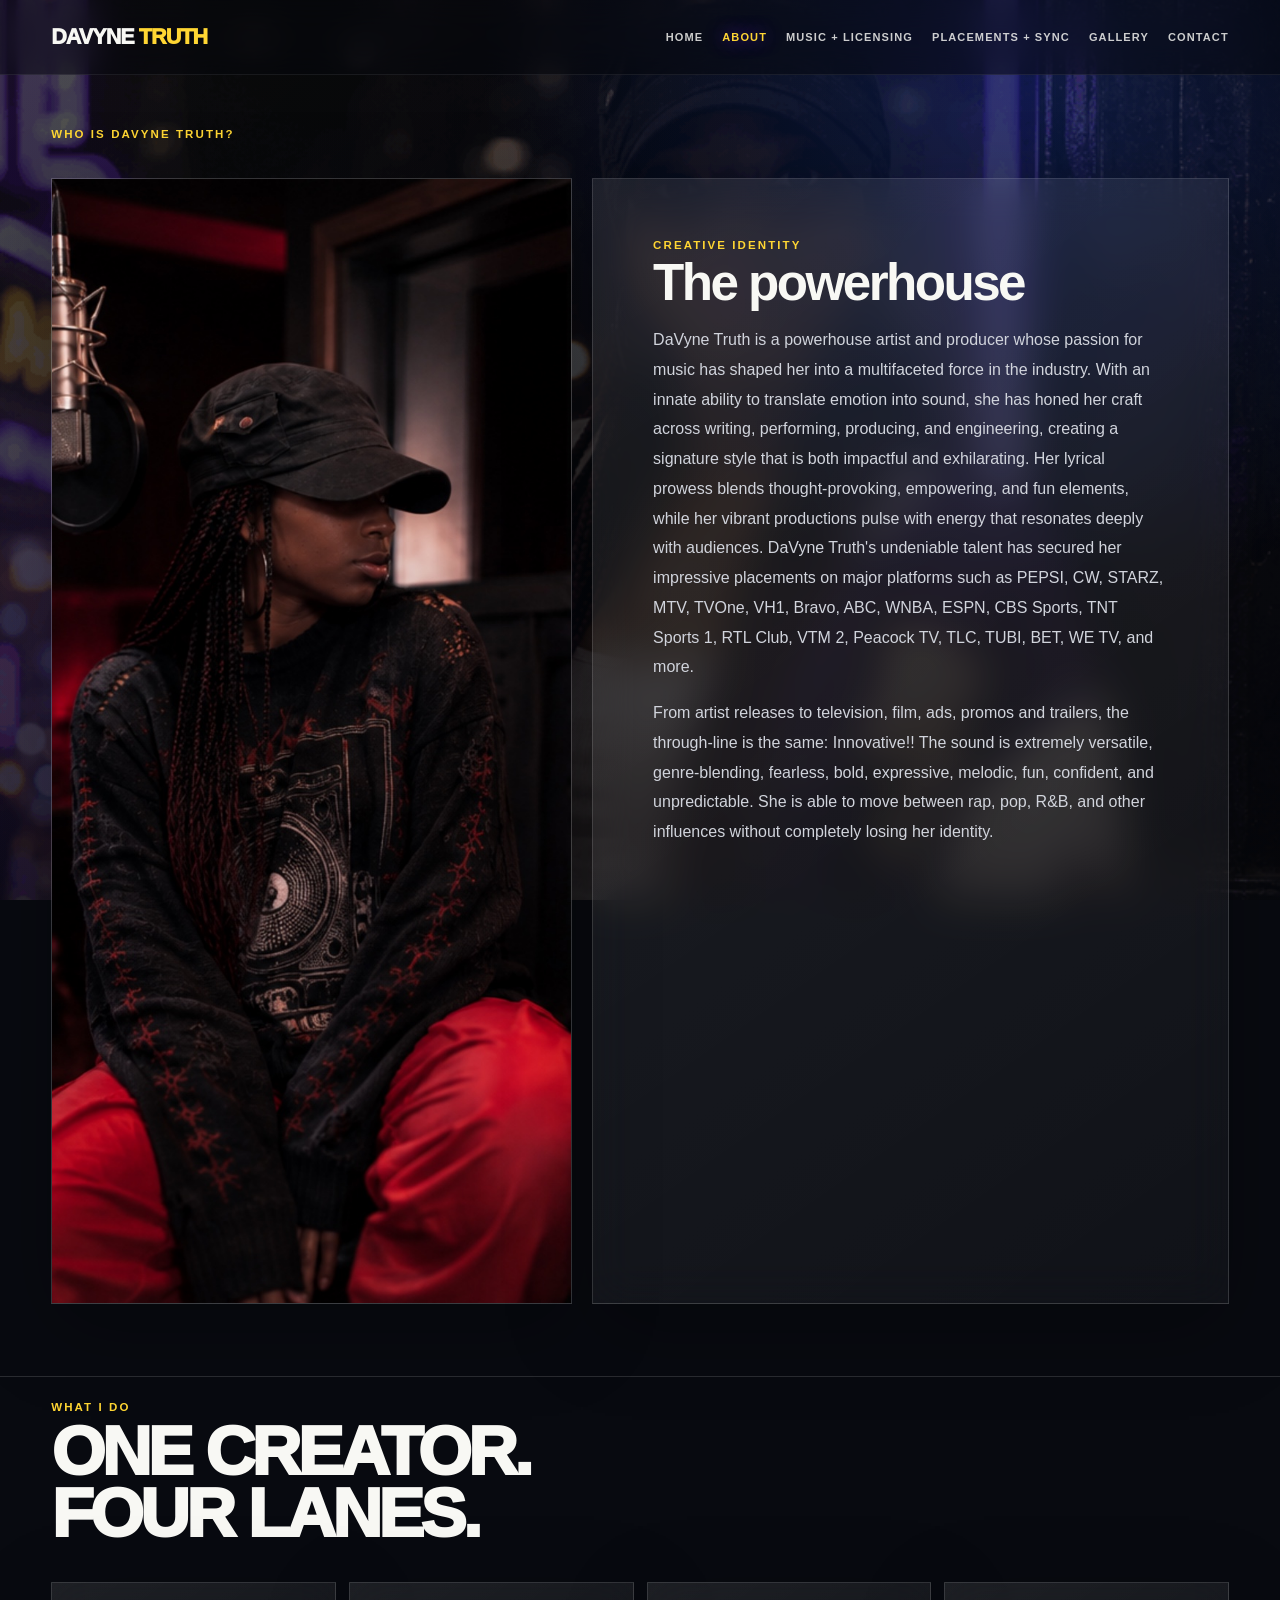
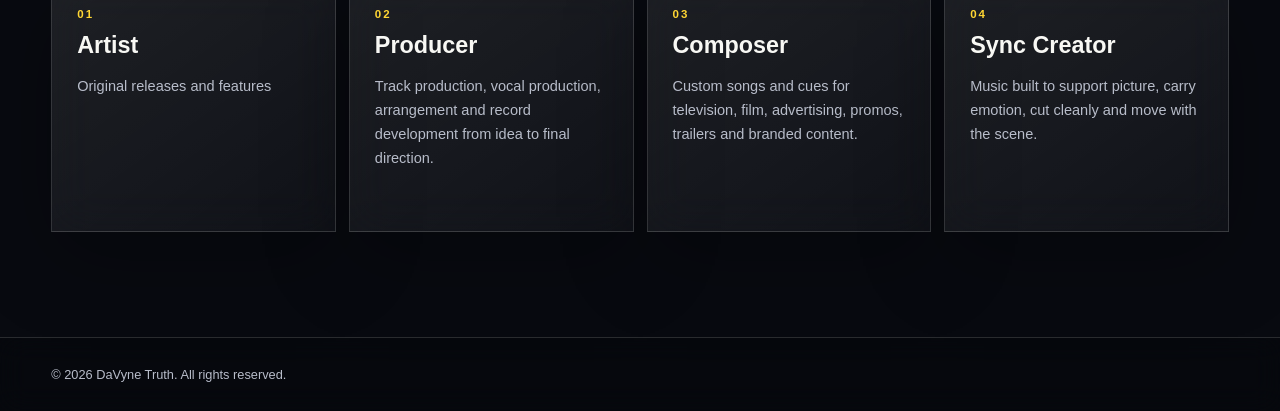
==== commit ed2c5192: "Add files via upload" ====
--- a/about.html
+++ b/about.html
@@ -22,7 +22,7 @@
       <h2>The powerhouse</h2>
       <p>DaVyne Truth is a powerhouse artist and producer whose passion for music has shaped her into a multifaceted force in the industry. With an innate ability to translate emotion into sound, she has honed her craft across writing, performing, producing, and engineering, creating a signature style that is both impactful and exhilarating. Her lyrical prowess blends thought-provoking, empowering, and fun elements, while her vibrant productions pulse with energy that resonates deeply with audiences. DaVyne Truth's undeniable talent has secured her impressive placements on major platforms such as PEPSI, CW, STARZ, MTV, TVOne, VH1, Bravo, ABC, WNBA, ESPN, CBS Sports, TNT Sports 1, RTL Club, VTM 2, Peacock TV, TLC, TUBI, BET, WE TV, and more.</p>
       <p>From artist releases to television, film, ads, promos and trailers, the through-line is the same: Innovative!! The sound is extremely versatile, genre-blending, fearless, bold, expressive, melodic, fun, confident, and unpredictable. She is able to move between rap, pop, R&B, and other influences without completely losing her identity.</p>
-      <div class="quote">The artist you see is also the creative force behind the sound.</div>
+      
     </div></div></div>
 
 <section class="combined-what-i-do">
--- a/style.css
+++ b/style.css
@@ -485,3 +485,51 @@
     font-size:1.65rem;
   }
 }
+
+
+/* ===== Home service labels: informational, not clickable ===== */
+.hero .pills,
+.hero .services,
+.home-services{
+  gap:18px;
+}
+.hero .pill,
+.hero .service,
+.home-services .pill,
+.home-services .service{
+  background:transparent !important;
+  border:0 !important;
+  box-shadow:none !important;
+  border-radius:0 !important;
+  padding:0 !important;
+  cursor:default !important;
+  pointer-events:none;
+}
+.hero .pill:hover,
+.hero .service:hover,
+.home-services .pill:hover,
+.home-services .service:hover{
+  transform:none !important;
+  background:transparent !important;
+  border-color:transparent !important;
+}
+
+
+/* ===== Home service labels: text only, absolutely no boxes/borders ===== */
+.home-service-label,
+.home-service-label:hover,
+.home-service-label:focus,
+.home-service-label:active{
+  background:none !important;
+  background-color:transparent !important;
+  background-image:none !important;
+  border:none !important;
+  outline:none !important;
+  box-shadow:none !important;
+  border-radius:0 !important;
+  padding:10px 4px !important;
+  cursor:default !important;
+  pointer-events:none !important;
+  transform:none !important;
+  text-decoration:none !important;
+}
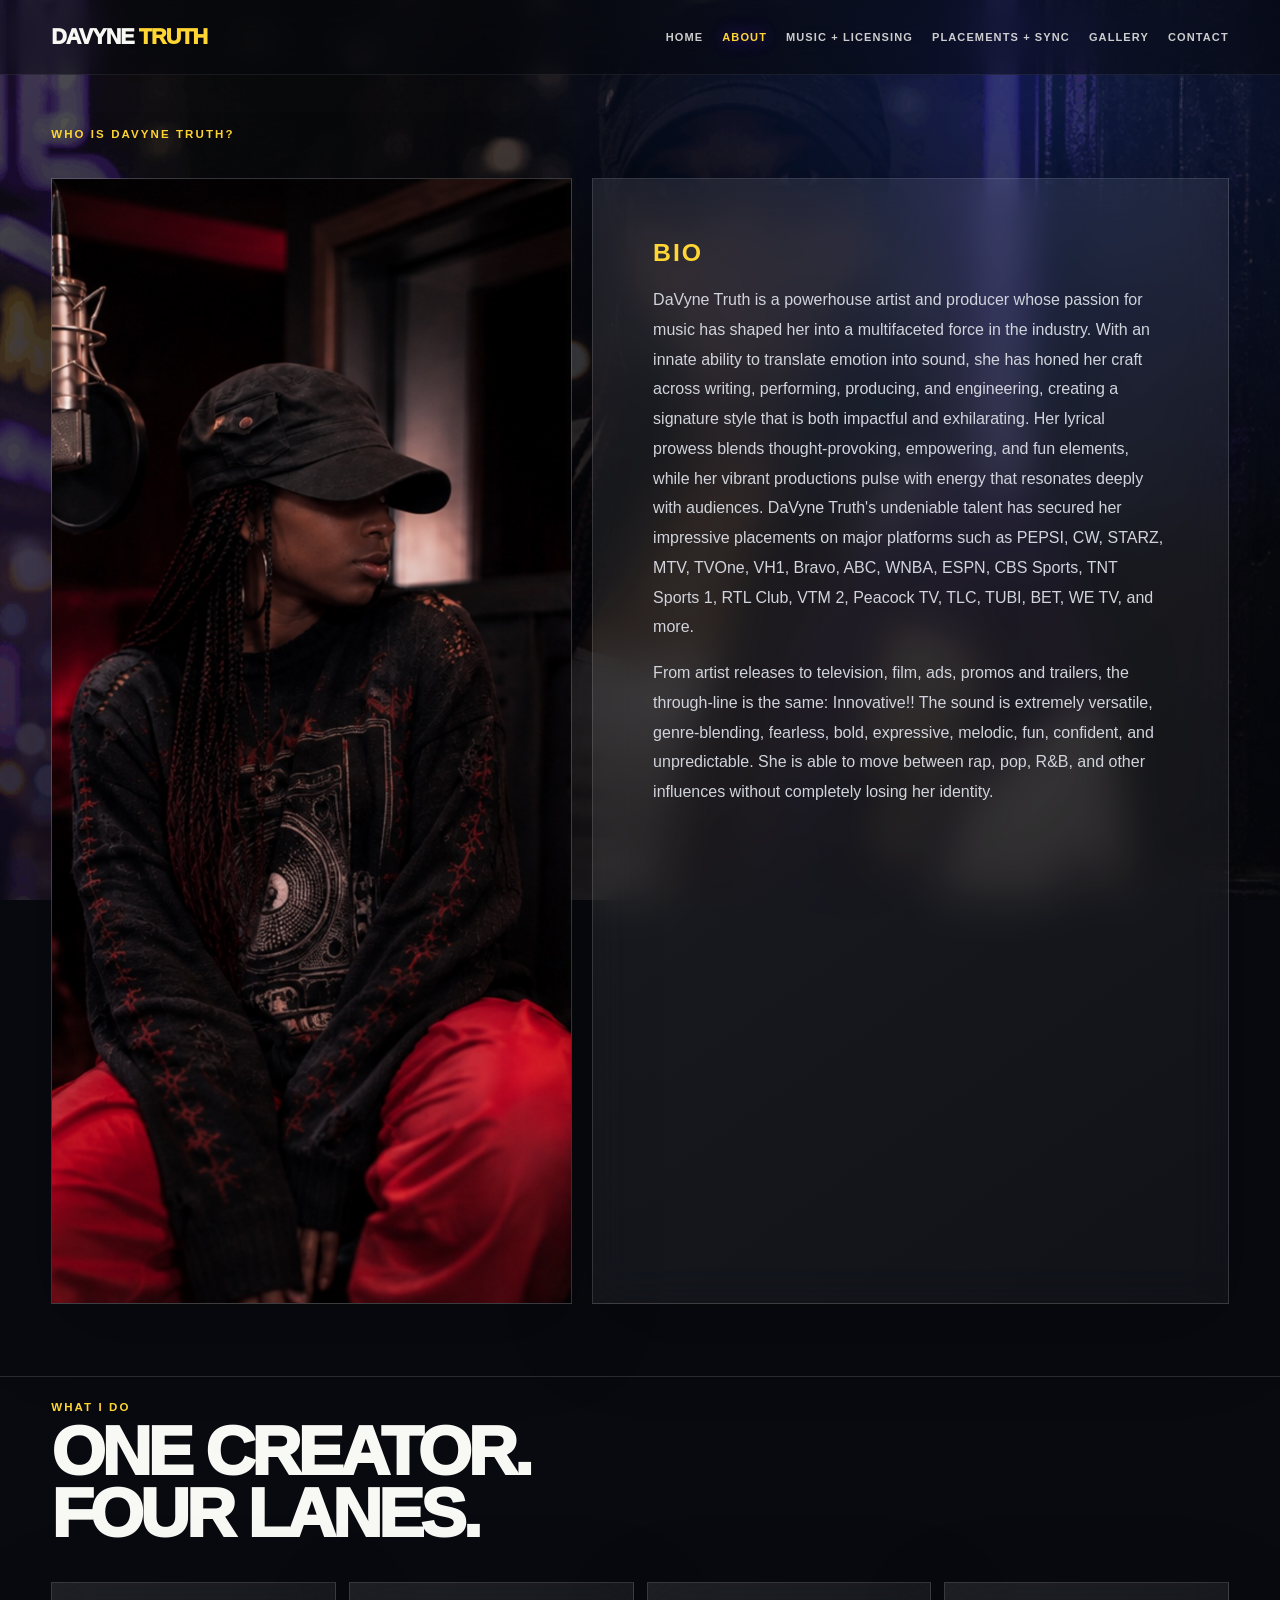
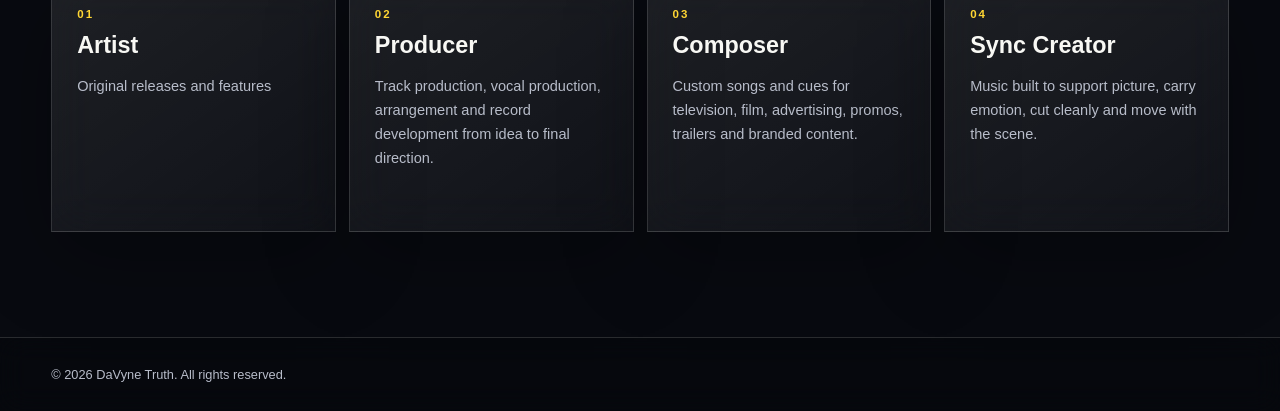
==== commit 56c1e54f: "Add files via upload" ====
--- a/about.html
+++ b/about.html
@@ -18,8 +18,8 @@
   <div class="split">
     <div class="split-media glass"><img src="assets/studio-red-mic.jpg" alt="DaVyne Truth in the studio"></div>
     <div class="copy glass">
-      <div class="eyebrow">Creative Identity</div>
-      <h2>The powerhouse</h2>
+      <div class="eyebrow about-bio-title">Bio</div>
+      <h2></h2>
       <p>DaVyne Truth is a powerhouse artist and producer whose passion for music has shaped her into a multifaceted force in the industry. With an innate ability to translate emotion into sound, she has honed her craft across writing, performing, producing, and engineering, creating a signature style that is both impactful and exhilarating. Her lyrical prowess blends thought-provoking, empowering, and fun elements, while her vibrant productions pulse with energy that resonates deeply with audiences. DaVyne Truth's undeniable talent has secured her impressive placements on major platforms such as PEPSI, CW, STARZ, MTV, TVOne, VH1, Bravo, ABC, WNBA, ESPN, CBS Sports, TNT Sports 1, RTL Club, VTM 2, Peacock TV, TLC, TUBI, BET, WE TV, and more.</p>
       <p>From artist releases to television, film, ads, promos and trailers, the through-line is the same: Innovative!! The sound is extremely versatile, genre-blending, fearless, bold, expressive, melodic, fun, confident, and unpredictable. She is able to move between rap, pop, R&B, and other influences without completely losing her identity.</p>
       
--- a/style.css
+++ b/style.css
@@ -533,3 +533,12 @@
   transform:none !important;
   text-decoration:none !important;
 }
+
+
+/* ===== About page Bio heading ===== */
+/* Match the smaller Powerhouse-style heading scale instead of the oversized page-title treatment. */
+.about-bio-title{
+  font-size:clamp(1.15rem,2.2vw,1.55rem) !important;
+  line-height:1.15 !important;
+  letter-spacing:.08em !important;
+}
